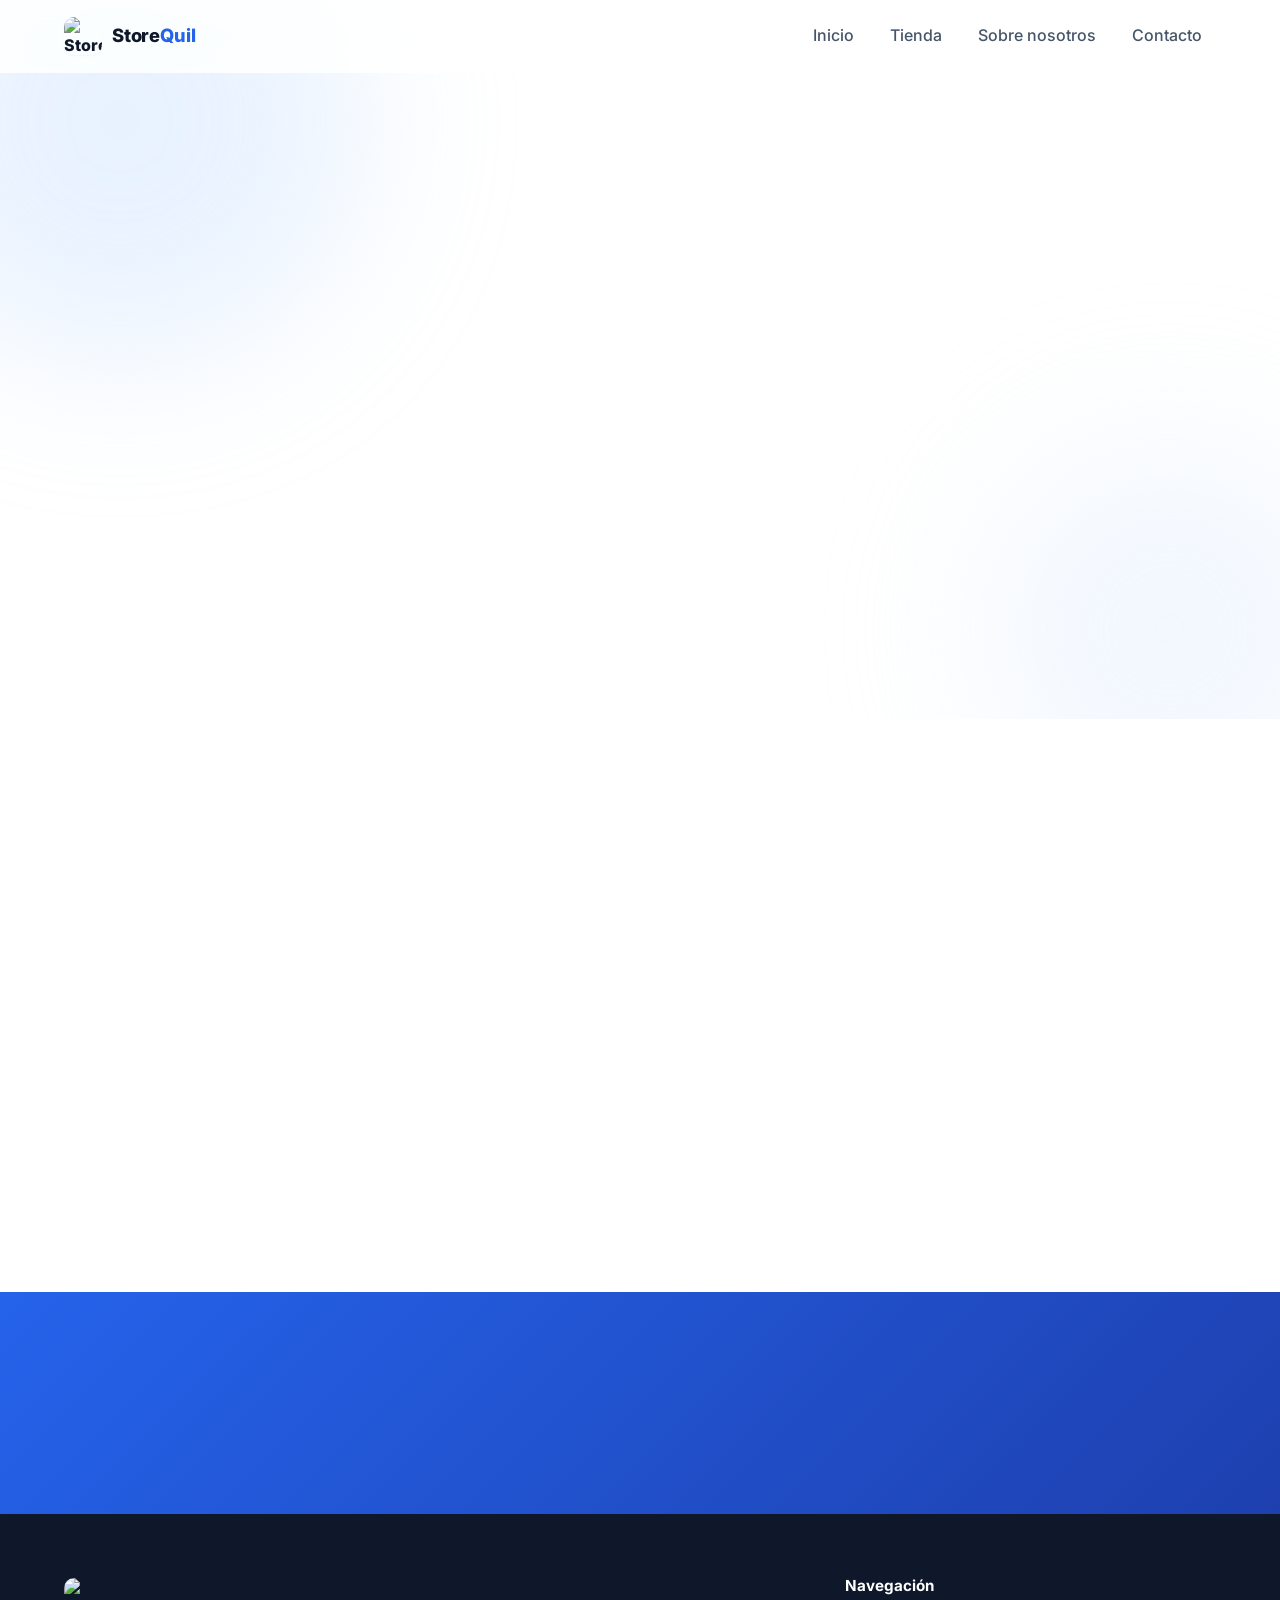
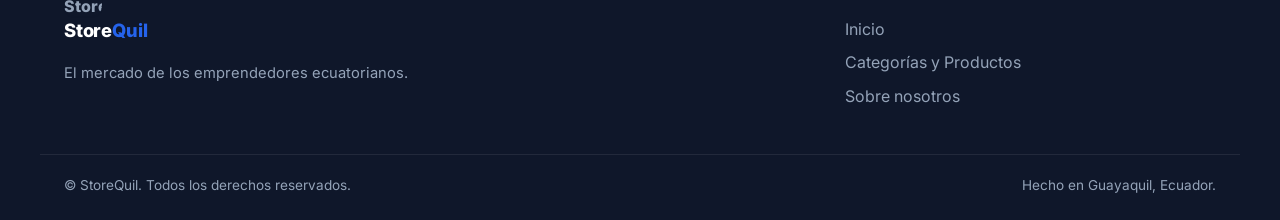
==== index.html @ de63db8c "Update index.html" ====
<!DOCTYPE html>
<html lang="es">
<head>
  <meta charset="UTF-8" />
  <meta name="viewport" content="width=device-width, initial-scale=1.0" />
  <title>StoreQuil — El mercado de los emprendedores ecuatorianos</title>
  <meta name="description" content="StoreQuil es el mercado digital de los emprendedores ecuatorianos. Descubre productos únicos de cientos de negocios locales y contáctalos directamente por WhatsApp." />
  
  <link rel="icon" type="image/svg+xml" href="data:image/svg+xml,%3Csvg xmlns='http://www.w3.org/2000/svg' viewBox='0 0 100 100'%3E%3Crect width='100' height='100' rx='22' fill='%232563EB'/%3E%3Ctext x='50' y='68' font-family='system-ui,sans-serif' font-size='58' font-weight='800' text-anchor='middle' fill='white'%3ES%3C/text%3E%3C/svg%3E" />

  <link rel="preconnect" href="https://fonts.googleapis.com" />
  <link rel="preconnect" href="https://fonts.gstatic.com" crossorigin />
  <link href="https://fonts.googleapis.com/css2?family=Inter:wght@400;500;600;700;800;900&display=swap" rel="stylesheet" />

  <link rel="stylesheet" href="https://cdnjs.cloudflare.com/ajax/libs/font-awesome/6.5.1/css/all.min.css" />

  <link rel="stylesheet" href="style.css" />
</head>
<body>

  <header class="navbar" id="navbar">
    <div class="container nav-inner">
      <a href="index.html" class="logo" aria-label="StoreQuil inicio">
        <img src="https://i.pinimg.com/736x/d5/f2/1c/d5f21cb479b6d9823b26dd65dfed628e.jpg" alt="StoreQuil Logo" class="logo-img">
        <span class="logo-text">Store<span>Quil</span></span>
      </a>

      <nav class="nav-links" id="navLinks" aria-label="Navegación principal">
        <a href="index.html" class="nav-link">Inicio</a>
        <a href="tienda.html" class="nav-link">Tienda</a>
        <a href="#sobre" class="nav-link">Sobre nosotros</a>
        <a href="#contacto" class="nav-link">Contacto</a>
      </nav>

      <button class="nav-toggle" id="navToggle" aria-label="Abrir menú" aria-expanded="false">
        <span></span><span></span><span></span>
      </button>
    </div>
  </header>

  <section class="hero" id="inicio">
    <div class="hero-bg" aria-hidden="true">
      <div class="blob blob-1"></div>
      <div class="blob blob-2"></div>
    </div>

    <div class="container hero-inner">
      <div class="hero-content reveal">
        <span class="pill"><i class="fa-solid fa-bolt"></i> Hecho en Ecuador</span>
        <h1 class="hero-title">Store<span class="grad">Quil</span></h1>
        <p class="hero-subtitle">El mercado de los emprendedores ecuatorianos.</p>
        <p class="hero-text">Descubre productos increíbles de cientos de emprendedores ecuatorianos.</p>

        <form class="search-hero" action="tienda.html" method="GET" role="search">
          <i class="fa-solid fa-magnifying-glass"></i>
          <input type="search" name="q" placeholder="¿Qué estás buscando hoy?" aria-label="Buscar productos" />
          <button type="submit" class="btn btn-primary">Buscar</button>
        </form>

        <div class="hero-stats">
          <div><strong>1</strong><span>Productos</span></div>
          <div><strong>1</strong><span>Negocios</span></div>
          <div><strong>100%</strong><span>Ecuatoriano</span></div>
        </div>
      </div>

      <div class="hero-art reveal" aria-hidden="true">
        <svg viewBox="0 0 480 480" xmlns="http://www.w3.org/2000/svg">
          <defs>
            <linearGradient id="g1" x1="0" x2="1" y1="0" y2="1">
              <stop offset="0" stop-color="#2563EB"/>
              <stop offset="1" stop-color="#60A5FA"/>
            </linearGradient>
          </defs>
          <circle cx="240" cy="240" r="200" fill="url(#g1)" opacity=".08"/>
          <rect x="110" y="130" width="260" height="220" rx="24" fill="white" stroke="#E5E7EB" stroke-width="2"/>
          <rect x="135" y="160" width="210" height="110" rx="14" fill="#EFF6FF"/>
          <circle cx="180" cy="215" r="22" fill="#2563EB"/>
          <rect x="215" y="200" width="110" height="10" rx="5" fill="#CBD5E1"/>
          <rect x="215" y="220" width="80" height="8" rx="4" fill="#E2E8F0"/>
          <rect x="135" y="290" width="120" height="14" rx="7" fill="#0F172A"/>
          <rect x="135" y="312" width="80" height="10" rx="5" fill="#94A3B8"/>
          <rect x="285" y="290" width="60" height="32" rx="16" fill="#22C55E"/>
          <circle cx="370" cy="120" r="34" fill="#FECACA"/>
          <text x="370" y="128" text-anchor="middle" font-size="22" font-weight="800" fill="#DC2626">%</text>
          <circle cx="90" cy="340" r="22" fill="#22C55E"/>
          <path d="M82 340l6 6 12-12" stroke="white" stroke-width="3" fill="none" stroke-linecap="round"/>
        </svg>
      </div>
    </div>
  </section>

  <section class="section" id="sobre">
    <div class="container about-grid">
      <div class="reveal">
        <span class="pill"><i class="fa-solid fa-heart"></i> Nuestra misión</span>
        <h2>Impulsamos el talento ecuatoriano</h2>
        <p class="lead">StoreQuil nace en Guayaquil con un propósito claro: darle visibilidad a los emprendedores del país y conectarlos directamente con sus clientes, sin intermediarios.</p>
        <ul class="check-list">
          <li><i class="fa-solid fa-circle-check"></i> Publicar productos es rápido y sencillo.</li>
          <li><i class="fa-solid fa-circle-check"></i> Contacto directo por WhatsApp.</li>
          <li><i class="fa-solid fa-circle-check"></i> Plataforma 100% ecuatoriana.</li>
        </ul>
      </div>
      <div class="about-cards reveal">
        <div class="mini-card"><i class="fa-solid fa-store"></i><h4>Negocios locales</h4><p>Apoya a quienes emprenden cerca de ti.</p></div>
        <div class="mini-card"><i class="fa-solid fa-shield-halved"></i><h4>Compras seguras</h4><p>Conoces al vendedor antes de comprar.</p></div>
        <div class="mini-card"><i class="fa-solid fa-rocket"></i><h4>Rápido y fácil</h4><p>Encuentra lo que buscas en segundos.</p></div>
        <div class="mini-card"><i class="fa-solid fa-mobile-screen"></i><h4>Desde tu celular</h4><p>Optimizado para cualquier dispositivo.</p></div>
      </div>
    </div>
  </section>

  <section class="cta-banner" id="contacto">
    <div class="container cta-inner reveal">
      <div>
        <h2>¿Tienes un emprendimiento?</h2>
        <p>Contáctate con nosotros y llega a miles de ecuatorianos.</p>
      </div>
      <a href="https://wa.me/593963023351" target="_blank" class="btn btn-primary btn-lg">
        <i class="fa-brands fa-whatsapp"></i> Contáctate
      </a>
    </div>
  </section>

  <footer class="footer">
    <div class="container footer-inner">
      <div>
        <a href="index.html" class="logo">
          <img src="https://i.pinimg.com/736x/d5/f2/1c/d5f21cb479b6d9823b26dd65dfed628e.jpg" alt="StoreQuil Logo" class="logo-img">
          <span class="logo-text">Store<span>Quil</span></span>
        </a>
        <p class="muted">El mercado de los emprendedores ecuatorianos.</p>
      </div>

      <div>
        <h5>Navegación</h5>
        <a href="index.html">Inicio</a>
        <a href="tienda.html">Categorías y Productos</a>
        <a href="#sobre">Sobre nosotros</a>
      </div>
    </div>
    <div class="container footer-bottom">
      <span>© <span id="year"></span> StoreQuil. Todos los derechos reservados.</span>
      <span>Hecho en Guayaquil, Ecuador.</span>
    </div>
  </footer>

  <script src="script.js"></script>
</body>
</html>
---- style.css ----
/* =========================================================
   StoreQuil — Hoja de estilos principal
   ========================================================= */

/* ---------- Tokens ---------- */
:root {
  --primary: #2563EB;
  --primary-600: #1D4ED8;
  --primary-50: #EFF6FF;
  --whatsapp: #25D366;
  --whatsapp-600: #1FAE56;
  --offer: #EF4444;
  --bg: #FFFFFF;
  --bg-soft: #F8FAFC;
  --bg-muted: #F1F5F9;
  --text: #0F172A;
  --text-soft: #475569;
  --text-muted: #94A3B8;
  --border: #E5E7EB;
  --shadow-sm: 0 1px 2px rgba(15, 23, 42, .04);
  --shadow: 0 6px 24px -8px rgba(15, 23, 42, .12);
  --shadow-lg: 0 18px 40px -12px rgba(15, 23, 42, .18);
  --radius: 14px;
  --radius-lg: 22px;
  --radius-pill: 999px;
  --transition: .25s cubic-bezier(.4, 0, .2, 1);
  --container: 1200px;
}

/* ---------- Reset ---------- */
*, *::before, *::after { box-sizing: border-box; }
* { margin: 0; padding: 0; }
html { scroll-behavior: smooth; -webkit-text-size-adjust: 100%; }
body {
  font-family: 'Inter', system-ui, -apple-system, Segoe UI, Roboto, sans-serif;
  color: var(--text);
  background: var(--bg);
  line-height: 1.6;
  -webkit-font-smoothing: antialiased;
  overflow-x: hidden;
}
img { max-width: 100%; display: block; }
a { color: inherit; text-decoration: none; }
button { font: inherit; cursor: pointer; border: 0; background: none; color: inherit; }
input, select, textarea { font: inherit; color: inherit; }

/* ---------- Layout ---------- */
.container { max-width: var(--container); margin: 0 auto; padding: 0 24px; }
.section { padding: 96px 0; }
.section-muted { background: var(--bg-soft); }
.hidden { display: none !important; }

.section-head { text-align: center; max-width: 640px; margin: 0 auto 56px; }
.section-head h2 { font-size: clamp(1.75rem, 3vw, 2.4rem); font-weight: 800; letter-spacing: -.02em; }
.section-head p { color: var(--text-soft); margin-top: 10px; font-size: 1.05rem; }

/* ---------- Buttons ---------- */
.btn {
  display: inline-flex; align-items: center; gap: 8px;
  padding: 12px 22px; border-radius: var(--radius-pill);
  font-weight: 600; font-size: .95rem;
  transition: transform var(--transition), box-shadow var(--transition), background var(--transition);
  position: relative; overflow: hidden; white-space: nowrap;
}
.btn-primary { background: var(--primary); color: #fff; box-shadow: 0 8px 20px -8px rgba(37, 99, 235, .55); }
.btn-primary:hover { background: var(--primary-600); transform: translateY(-2px); }
.btn-whatsapp { background: var(--whatsapp); color: #fff; width: 100%; justify-content: center; padding: 12px; }
.btn-whatsapp:hover { background: var(--whatsapp-600); transform: translateY(-1px); }
.btn-ghost { background: transparent; color: var(--text); }
.btn-lg { padding: 16px 28px; font-size: 1rem; }

.btn::after {
  content: ''; position: absolute; inset: 0; background: radial-gradient(circle, rgba(255,255,255,.35) 1%, transparent 60%);
  opacity: 0; transform: scale(0); transition: transform .6s ease, opacity .6s ease; pointer-events: none;
}
.btn:active::after { transform: scale(2); opacity: 1; transition: 0s; }

/* ---------- Pills ---------- */
.pill {
  display: inline-flex; align-items: center; gap: 6px;
  background: var(--primary-50); color: var(--primary);
  padding: 6px 14px; border-radius: var(--radius-pill);
  font-size: .8rem; font-weight: 600;
}

/* ---------- Navbar & Logo ---------- */
.navbar {
  position: fixed; top: 0; left: 0; right: 0; z-index: 50;
  background: rgba(255, 255, 255, .85);
  backdrop-filter: saturate(180%) blur(14px);
  -webkit-backdrop-filter: saturate(180%) blur(14px);
  border-bottom: 1px solid transparent;
  transition: border-color var(--transition), box-shadow var(--transition);
}
.navbar.scrolled { border-bottom-color: var(--border); box-shadow: var(--shadow-sm); }
.nav-inner { display: flex; align-items: center; justify-content: space-between; height: 72px; }

.logo { display: inline-flex; align-items: center; gap: 10px; font-weight: 800; }
.logo-img {
  width: 38px; height: 38px; border-radius: 10px; 
  object-fit: cover; box-shadow: var(--shadow-sm);
}
.logo-text { font-size: 1.15rem; letter-spacing: -.01em; }
.logo-text span { color: var(--primary); }

.nav-links { display: flex; align-items: center; gap: 8px; }
.nav-link {
  padding: 8px 14px; border-radius: var(--radius-pill);
  font-weight: 500; color: var(--text-soft);
  transition: color var(--transition), background var(--transition);
}
.nav-link:hover { color: var(--text); background: var(--bg-muted); }

.nav-toggle { display: none; flex-direction: column; gap: 5px; padding: 8px; }
.nav-toggle span {
  width: 24px; height: 2px; background: var(--text); border-radius: 2px;
  transition: transform var(--transition), opacity var(--transition);
}
.nav-toggle.active span:nth-child(1) { transform: translateY(7px) rotate(45deg); }
.nav-toggle.active span:nth-child(2) { opacity: 0; }
.nav-toggle.active span:nth-child(3) { transform: translateY(-7px) rotate(-45deg); }

/* ---------- Hero ---------- */
.hero { position: relative; padding: 140px 0 80px; overflow: hidden; }
.hero-bg { position: absolute; inset: 0; pointer-events: none; }
.blob { position: absolute; border-radius: 50%; filter: blur(80px); opacity: .35; }
.blob-1 { width: 480px; height: 480px; background: #BFDBFE; top: -120px; left: -120px; }
.blob-2 { width: 380px; height: 380px; background: #DBEAFE; bottom: -100px; right: -80px; }

.hero-inner { position: relative; display: grid; grid-template-columns: 1.1fr .9fr; gap: 60px; align-items: center; }
.hero-title { font-size: clamp(3rem, 7vw, 5.5rem); line-height: 1; font-weight: 900; letter-spacing: -.04em; margin: 18px 0 10px; }
.grad { background: linear-gradient(135deg, var(--primary), #60A5FA); -webkit-background-clip: text; background-clip: text; color: transparent; }
.hero-subtitle { font-size: clamp(1.1rem, 1.8vw, 1.4rem); font-weight: 600; color: var(--text); }
.hero-text { color: var(--text-soft); margin: 10px 0 30px; font-size: 1.05rem; max-width: 520px; }

.search-hero { display: flex; align-items: center; gap: 8px; background: #fff; border: 1px solid var(--border); border-radius: var(--radius-pill); padding: 8px 8px 8px 22px; box-shadow: var(--shadow); max-width: 560px; transition: box-shadow var(--transition), transform var(--transition); }
.search-hero:focus-within { box-shadow: var(--shadow-lg); transform: translateY(-2px); }
.search-hero i { color: var(--text-muted); }
.search-hero input { flex: 1; padding: 14px 8px; background: transparent; border: 0; outline: 0; font-size: 1rem; min-width: 0; }

.hero-stats { display: flex; gap: 40px; margin-top: 36px; }
.hero-stats div { display: flex; flex-direction: column; }
.hero-stats strong { font-size: 1.6rem; font-weight: 800; }
.hero-stats span { color: var(--text-soft); font-size: .85rem; }
.hero-art svg { width: 100%; height: auto; animation: float 6s ease-in-out infinite; }
@keyframes float { 0%,100% { transform: translateY(0); } 50% { transform: translateY(-12px); } }

/* ---------- Categorías ---------- */
.categories-grid { display: grid; grid-template-columns: repeat(auto-fill, minmax(170px, 1fr)); gap: 16px; }
.category-card { background: #fff; border: 1px solid var(--border); border-radius: var(--radius-lg); padding: 24px 16px; text-align: center; cursor: pointer; transition: transform var(--transition), box-shadow var(--transition), border-color var(--transition); }
.category-card:hover { transform: translateY(-6px); box-shadow: var(--shadow); border-color: transparent; }
.category-card.active { border-color: var(--primary); background: var(--primary-50); }
.category-card .emoji { font-size: 2.2rem; display: block; margin-bottom: 10px; }
.category-card .name { font-weight: 600; font-size: .95rem; }

/* ---------- Filtros ---------- */
.filters { display: flex; flex-wrap: wrap; gap: 14px; align-items: center; background: #fff; border: 1px solid var(--border); border-radius: var(--radius-lg); padding: 16px; margin-bottom: 32px; box-shadow: var(--shadow-sm); }
.filter-group { display: flex; flex-direction: column; gap: 4px; }
.filter-group label { font-size: .75rem; color: var(--text-soft); font-weight: 600; text-transform: uppercase; letter-spacing: .04em; }
.filter-group select { border: 1px solid var(--border); border-radius: 10px; padding: 9px 14px; background: var(--bg-soft); cursor: pointer; transition: border-color var(--transition); }
.filter-group select:focus { outline: 0; border-color: var(--primary); }

.switch { display: inline-flex; align-items: center; gap: 10px; cursor: pointer; font-weight: 500; font-size: .9rem; }
.switch input { position: absolute; opacity: 0; pointer-events: none; }
.switch .slider { width: 40px; height: 22px; background: var(--bg-muted); border-radius: 999px; position: relative; transition: background var(--transition); }
.switch .slider::after { content: ''; position: absolute; top: 2px; left: 2px; width: 18px; height: 18px; background: #fff; border-radius: 50%; box-shadow: var(--shadow-sm); transition: transform var(--transition); }
.switch input:checked ~ .slider { background: var(--primary); }
.switch input:checked ~ .slider::after { transform: translateX(18px); }

.results-count { margin-left: auto; color: var(--text-soft); font-size: .9rem; font-weight: 500; }

/* ---------- Product Cards ---------- */
.products-grid { display: grid; grid-template-columns: repeat(auto-fill, minmax(260px, 1fr)); gap: 24px; }
.product-card { background: #fff; border: 1px solid var(--border); border-radius: var(--radius-lg); overflow: hidden; display: flex; flex-direction: column; transition: transform var(--transition), box-shadow var(--transition); animation: cardIn .5s ease both; }
.product-card:hover { transform: translateY(-6px); box-shadow: var(--shadow-lg); }
@keyframes cardIn { from { opacity: 0; transform: translateY(20px); } to { opacity: 1; transform: translateY(0); } }

.product-image { position: relative; aspect-ratio: 4 / 3; background: var(--bg-muted); overflow: hidden; }
.product-image img { width: 100%; height: 100%; object-fit: cover; transition: transform .6s ease; }
.product-card:hover .product-image img { transform: scale(1.06); }
.offer-badge { position: absolute; top: 12px; left: 12px; background: var(--offer); color: #fff; padding: 6px 12px; border-radius: var(--radius-pill); font-size: .75rem; font-weight: 700; box-shadow: 0 6px 16px -6px rgba(239, 68, 68, .6); }
.category-badge { position: absolute; top: 12px; right: 12px; background: rgba(255, 255, 255, .92); color: var(--text); padding: 5px 11px; border-radius: var(--radius-pill); font-size: .72rem; font-weight: 600; backdrop-filter: blur(6px); }
.product-body { padding: 18px; display: flex; flex-direction: column; gap: 8px; flex: 1; }
.product-business { font-size: .78rem; color: var(--primary); font-weight: 600; text-transform: uppercase; letter-spacing: .04em; }
.product-name { font-size: 1.05rem; font-weight: 700; line-height: 1.3; }
.product-desc { color: var(--text-soft); font-size: .88rem; flex: 1; display: -webkit-box; -webkit-line-clamp: 2; -webkit-box-orient: vertical; overflow: hidden; }
.product-price { font-size: 1.35rem; font-weight: 800; color: var(--text); margin-top: 6px; }
.product-price small { color: var(--text-muted); font-weight: 600; font-size: .8rem; }
.product-foot { padding: 0 18px 18px; }

.skeleton-card { background: #fff; border: 1px solid var(--border); border-radius: var(--radius-lg); height: 380px; overflow: hidden; position: relative; }
.skeleton-card::after { content: ''; position: absolute; inset: 0; background: linear-gradient(90deg, transparent, rgba(15,23,42,.05), transparent); animation: shimmer 1.4s infinite; }
@keyframes shimmer { 0% { transform: translateX(-100%); } 100% { transform: translateX(100%); } }

.empty-state { text-align: center; padding: 60px 20px; color: var(--text-soft); }
.empty-state i { font-size: 3rem; color: var(--text-muted); margin-bottom: 16px; }
.empty-state h3 { font-weight: 700; color: var(--text); margin-bottom: 6px; }

/* ---------- Sobre nosotros ---------- */
.about-grid { display: grid; grid-template-columns: 1fr 1fr; gap: 60px; align-items: center; }
.about-grid h2 { font-size: clamp(1.75rem, 3vw, 2.4rem); font-weight: 800; letter-spacing: -.02em; margin: 14px 0 14px; }
.lead { color: var(--text-soft); font-size: 1.05rem; margin-bottom: 20px; }
.check-list { list-style: none; display: grid; gap: 10px; }
.check-list i { color: var(--primary); margin-right: 8px; }

.about-cards { display: grid; grid-template-columns: 1fr 1fr; gap: 16px; }
.mini-card { background: #fff; border: 1px solid var(--border); border-radius: var(--radius-lg); padding: 22px; transition: transform var(--transition), box-shadow var(--transition); }
.mini-card:hover { transform: translateY(-4px); box-shadow: var(--shadow); }
.mini-card i { color: var(--primary); font-size: 1.4rem; margin-bottom: 10px; display: block; }
.mini-card h4 { font-weight: 700; margin-bottom: 4px; }
.mini-card p { font-size: .9rem; color: var(--text-soft); }

/* ---------- CTA ---------- */
.cta-banner { background: linear-gradient(135deg, var(--primary), #1E40AF); color: #fff; padding: 72px 0; }
.cta-inner { display: flex; align-items: center; justify-content: space-between; gap: 24px; flex-wrap: wrap; }
.cta-inner h2 { font-size: clamp(1.5rem, 2.4vw, 2rem); font-weight: 800; }
.cta-inner p { opacity: .9; margin-top: 4px; }
.cta-banner .btn-primary { background: #fff; color: var(--primary); box-shadow: none; }
.cta-banner .btn-primary:hover { background: #F1F5F9; }

/* ---------- Footer ---------- */
.footer { background: #0F172A; color: #CBD5E1; padding: 60px 0 24px; }
.footer .logo-text { color: #fff; }
.footer-inner { display: grid; grid-template-columns: 2fr 1fr; gap: 40px; padding-bottom: 40px; }
.footer .muted { color: #94A3B8; margin-top: 12px; font-size: .92rem; max-width: 360px; }
.footer h5 { color: #fff; margin-bottom: 14px; font-size: .95rem; font-weight: 700; }
.footer a { display: block; padding: 4px 0; color: #94A3B8; transition: color var(--transition); }
.footer a:hover { color: #fff; }
.footer-bottom { display: flex; justify-content: space-between; gap: 16px; flex-wrap: wrap; border-top: 1px solid rgba(255,255,255,.08); padding-top: 20px; font-size: .85rem; color: #94A3B8; }

/* ---------- Reveal animation ---------- */
.reveal { opacity: 0; transform: translateY(24px); transition: opacity .7s ease, transform .7s ease; }
.reveal.visible { opacity: 1; transform: translateY(0); }

/* ---------- Responsive ---------- */
@media (max-width: 960px) {
  .hero-inner { grid-template-columns: 1fr; }
  .hero-art { display: none; }
  .about-grid { grid-template-columns: 1fr; gap: 40px; }
  .footer-inner { grid-template-columns: 1fr; }
}

@media (max-width: 720px) {
  .nav-toggle { display: flex; }
  .nav-links {
    position: fixed; top: 72px; left: 0; right: 0;
    background: #fff; flex-direction: column; align-items: stretch;
    padding: 16px; border-bottom: 1px solid var(--border);
    transform: translateY(-110%); transition: transform .35s ease;
    box-shadow: var(--shadow);
  }
  .nav-links.open { transform: translateY(0); }
  .nav-link { padding: 14px 16px; border-radius: 10px; }
  
  .hero { padding-top: 110px; }
  .hero-stats { gap: 24px; }
  .search-hero { padding: 6px 6px 6px 18px; }
  .search-hero input { padding: 12px 4px; font-size: .95rem; }
  .search-hero .btn { padding: 10px 16px; font-size: .85rem; }
  
  .section { padding: 64px 0; }
  .footer-inner { grid-template-columns: 1fr; gap: 28px; }
  .about-cards { grid-template-columns: 1fr; }
}
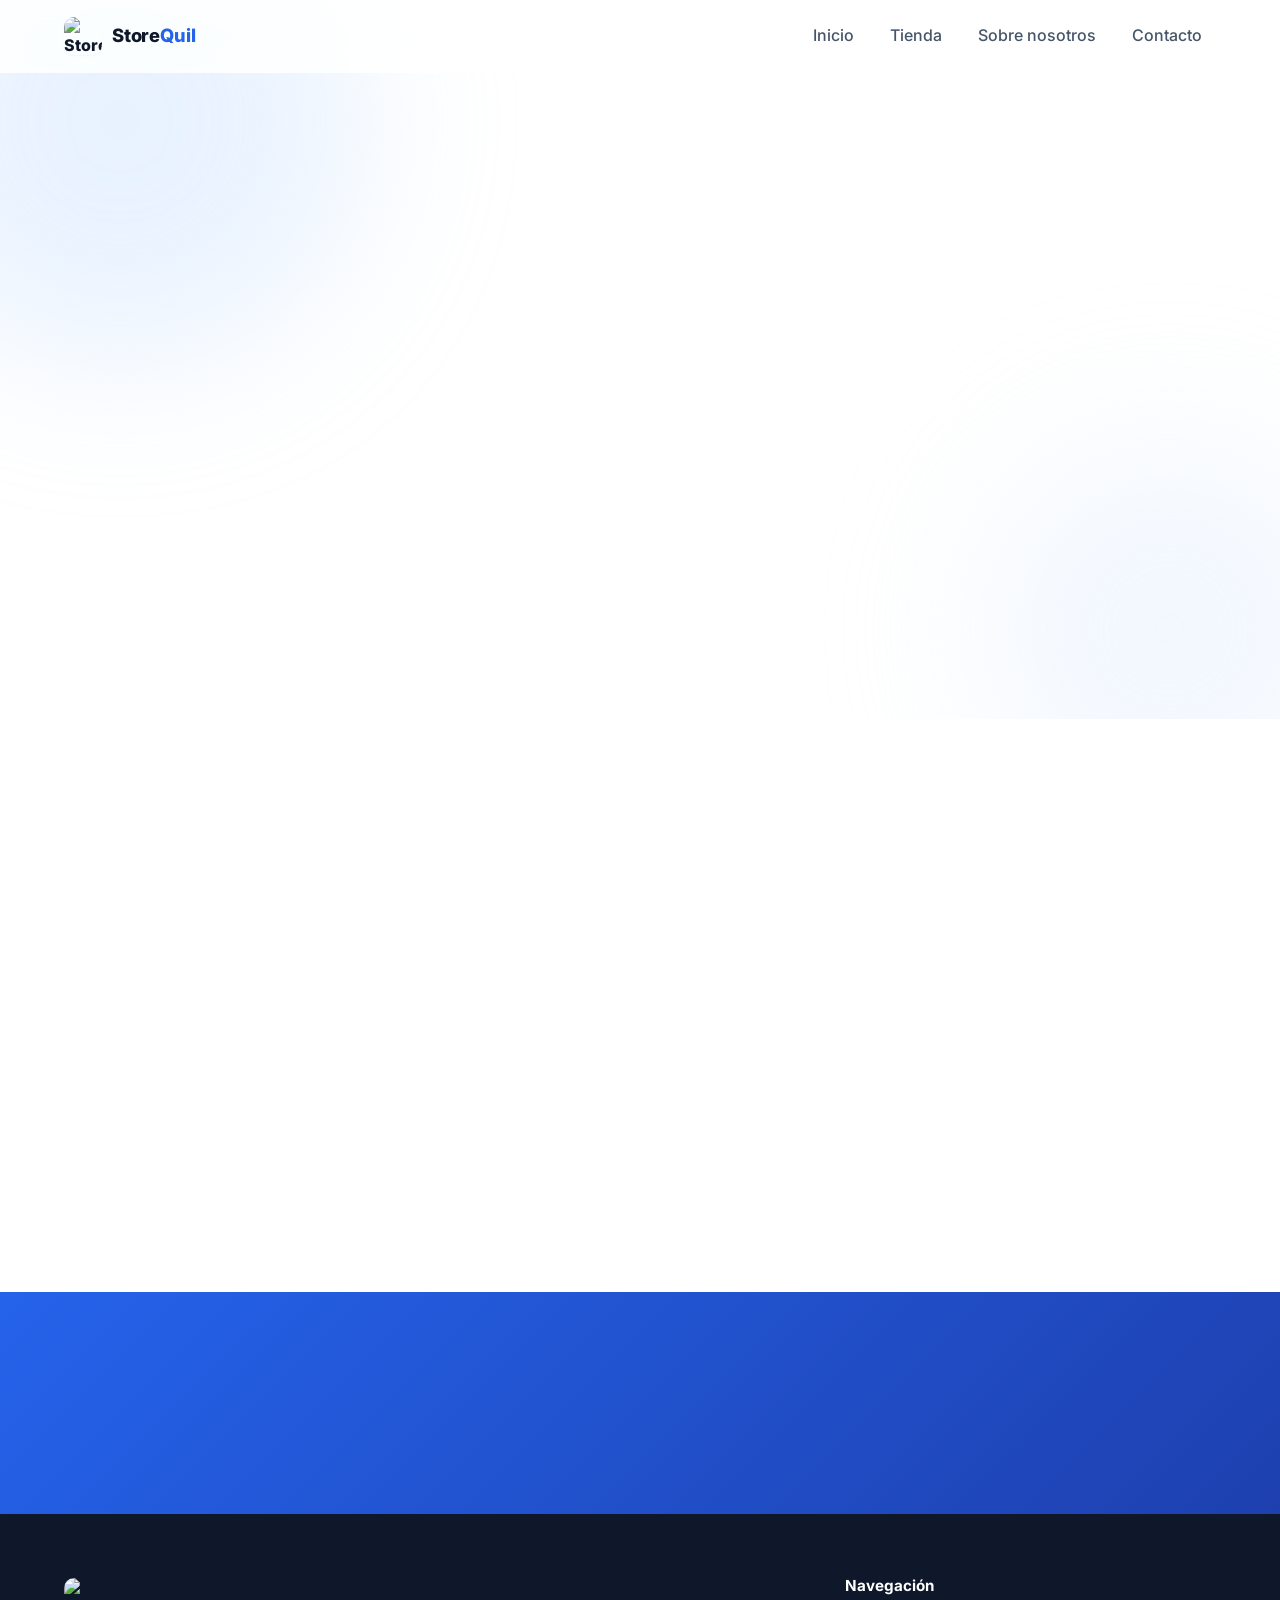
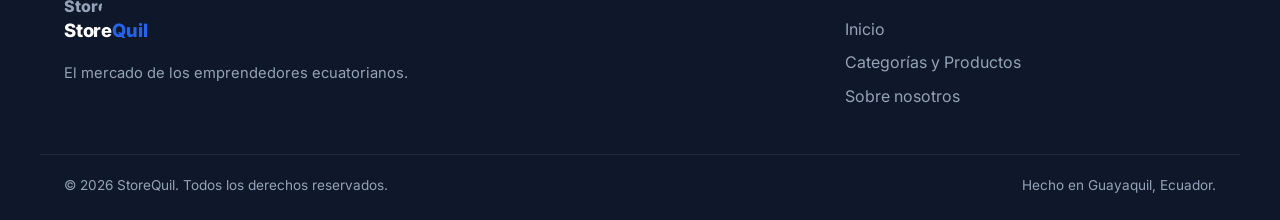
==== commit a9510d6d: "Update index.html" ====
--- a/index.html
+++ b/index.html
@@ -58,8 +58,8 @@
         </form>
 
         <div class="hero-stats">
-          <div><strong>1</strong><span>Productos</span></div>
-          <div><strong>1</strong><span>Negocios</span></div>
+          <div><strong>+100</strong><span>Productos</span></div>
+          <div><strong>+50</strong><span>Negocios</span></div>
           <div><strong>100%</strong><span>Ecuatoriano</span></div>
         </div>
       </div>
@@ -146,6 +146,10 @@
     </div>
   </footer>
 
+  <script>
+    // Año automático
+    document.getElementById('year').textContent = new Date().getFullYear();
+  </script>
   <script src="script.js"></script>
 </body>
 </html>
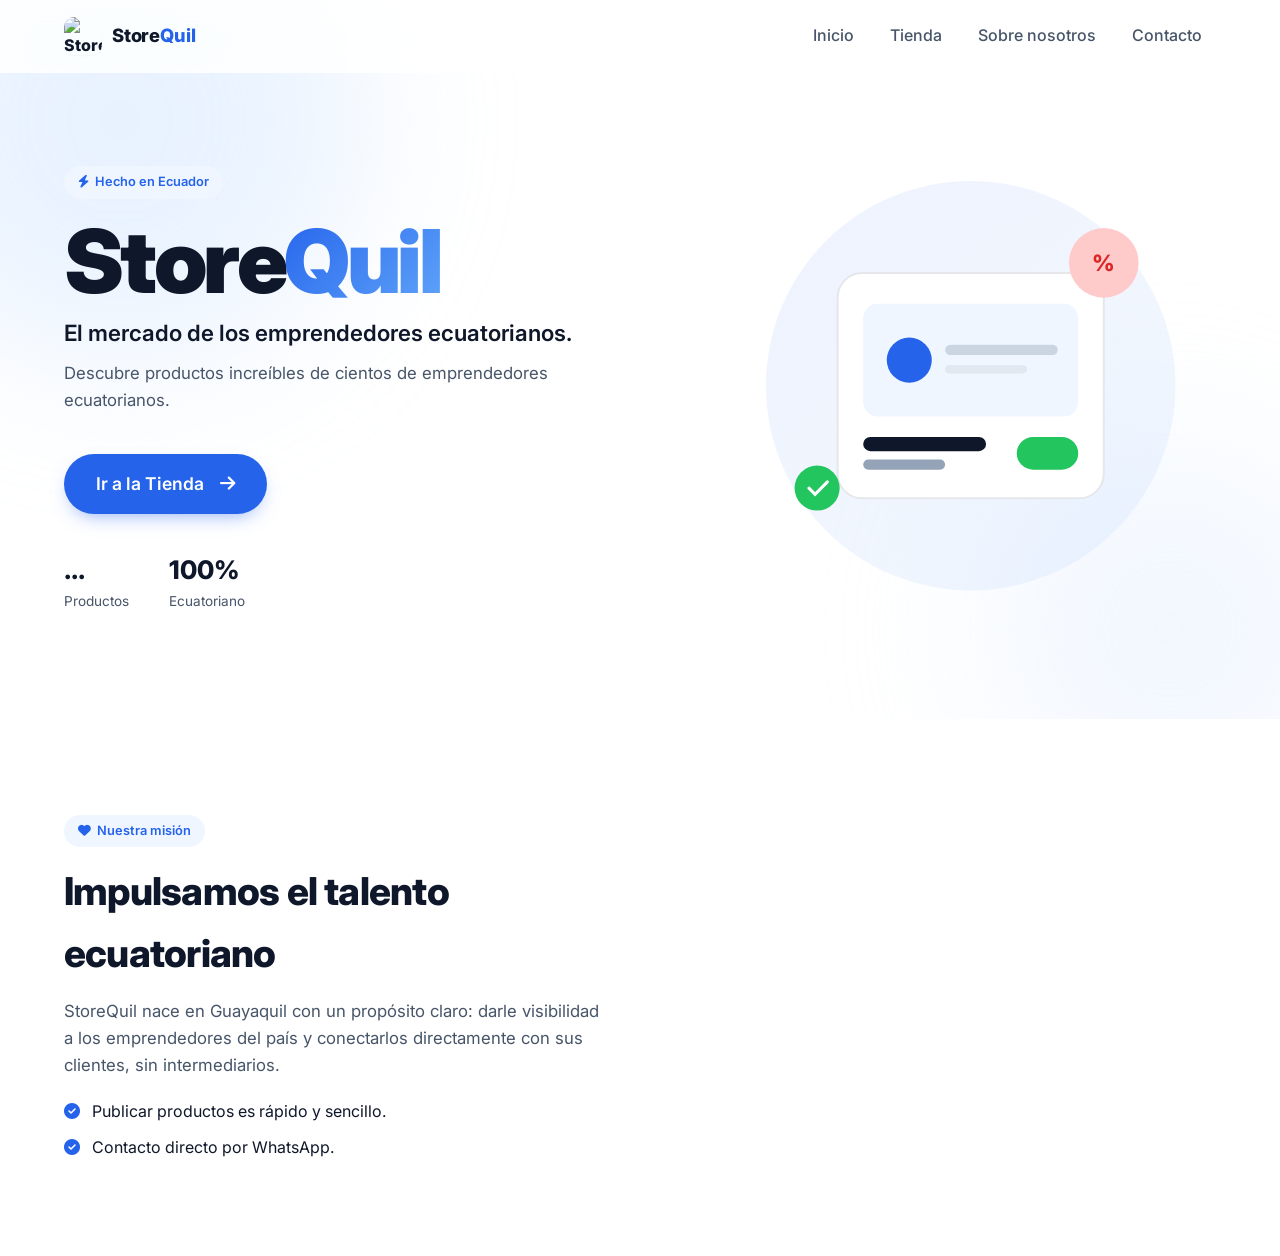
==== commit 3cfa0c4c: "Update index.html" ====
--- a/index.html
+++ b/index.html
@@ -7,13 +7,10 @@
   <meta name="description" content="StoreQuil es el mercado digital de los emprendedores ecuatorianos. Descubre productos únicos de cientos de negocios locales y contáctalos directamente por WhatsApp." />
   
   <link rel="icon" type="image/svg+xml" href="data:image/svg+xml,%3Csvg xmlns='http://www.w3.org/2000/svg' viewBox='0 0 100 100'%3E%3Crect width='100' height='100' rx='22' fill='%232563EB'/%3E%3Ctext x='50' y='68' font-family='system-ui,sans-serif' font-size='58' font-weight='800' text-anchor='middle' fill='white'%3ES%3C/text%3E%3C/svg%3E" />
-
   <link rel="preconnect" href="https://fonts.googleapis.com" />
   <link rel="preconnect" href="https://fonts.gstatic.com" crossorigin />
   <link href="https://fonts.googleapis.com/css2?family=Inter:wght@400;500;600;700;800;900&display=swap" rel="stylesheet" />
-
   <link rel="stylesheet" href="https://cdnjs.cloudflare.com/ajax/libs/font-awesome/6.5.1/css/all.min.css" />
-
   <link rel="stylesheet" href="style.css" />
 </head>
 <body>
@@ -51,15 +48,12 @@
         <p class="hero-subtitle">El mercado de los emprendedores ecuatorianos.</p>
         <p class="hero-text">Descubre productos increíbles de cientos de emprendedores ecuatorianos.</p>
 
-        <form class="search-hero" action="tienda.html" method="GET" role="search">
-          <i class="fa-solid fa-magnifying-glass"></i>
-          <input type="search" name="q" placeholder="¿Qué estás buscando hoy?" aria-label="Buscar productos" />
-          <button type="submit" class="btn btn-primary">Buscar</button>
-        </form>
+        <a href="tienda.html" class="btn btn-primary btn-lg" style="margin-top: 10px; display: inline-flex; font-size: 1.1rem; padding: 16px 32px;">
+          Ir a la Tienda <i class="fa-solid fa-arrow-right" style="margin-left: 8px;"></i>
+        </a>
 
         <div class="hero-stats">
-          <div><strong>+100</strong><span>Productos</span></div>
-          <div><strong>+50</strong><span>Negocios</span></div>
+          <div><strong id="homeProductCount">...</strong><span>Productos</span></div>
           <div><strong>100%</strong><span>Ecuatoriano</span></div>
         </div>
       </div>
@@ -99,57 +93,11 @@
         <ul class="check-list">
           <li><i class="fa-solid fa-circle-check"></i> Publicar productos es rápido y sencillo.</li>
           <li><i class="fa-solid fa-circle-check"></i> Contacto directo por WhatsApp.</li>
-          <li><i class="fa-solid fa-circle-check"></i> Plataforma 100% ecuatoriana.</li>
         </ul>
-      </div>
-      <div class="about-cards reveal">
-        <div class="mini-card"><i class="fa-solid fa-store"></i><h4>Negocios locales</h4><p>Apoya a quienes emprenden cerca de ti.</p></div>
-        <div class="mini-card"><i class="fa-solid fa-shield-halved"></i><h4>Compras seguras</h4><p>Conoces al vendedor antes de comprar.</p></div>
-        <div class="mini-card"><i class="fa-solid fa-rocket"></i><h4>Rápido y fácil</h4><p>Encuentra lo que buscas en segundos.</p></div>
-        <div class="mini-card"><i class="fa-solid fa-mobile-screen"></i><h4>Desde tu celular</h4><p>Optimizado para cualquier dispositivo.</p></div>
       </div>
     </div>
   </section>
-
-  <section class="cta-banner" id="contacto">
-    <div class="container cta-inner reveal">
-      <div>
-        <h2>¿Tienes un emprendimiento?</h2>
-        <p>Contáctate con nosotros y llega a miles de ecuatorianos.</p>
-      </div>
-      <a href="https://wa.me/593963023351" target="_blank" class="btn btn-primary btn-lg">
-        <i class="fa-brands fa-whatsapp"></i> Contáctate
-      </a>
-    </div>
-  </section>
-
-  <footer class="footer">
-    <div class="container footer-inner">
-      <div>
-        <a href="index.html" class="logo">
-          <img src="https://i.pinimg.com/736x/d5/f2/1c/d5f21cb479b6d9823b26dd65dfed628e.jpg" alt="StoreQuil Logo" class="logo-img">
-          <span class="logo-text">Store<span>Quil</span></span>
-        </a>
-        <p class="muted">El mercado de los emprendedores ecuatorianos.</p>
-      </div>
-
-      <div>
-        <h5>Navegación</h5>
-        <a href="index.html">Inicio</a>
-        <a href="tienda.html">Categorías y Productos</a>
-        <a href="#sobre">Sobre nosotros</a>
-      </div>
-    </div>
-    <div class="container footer-bottom">
-      <span>© <span id="year"></span> StoreQuil. Todos los derechos reservados.</span>
-      <span>Hecho en Guayaquil, Ecuador.</span>
-    </div>
-  </footer>
-
-  <script>
-    // Año automático
-    document.getElementById('year').textContent = new Date().getFullYear();
-  </script>
+  
   <script src="script.js"></script>
 </body>
 </html>
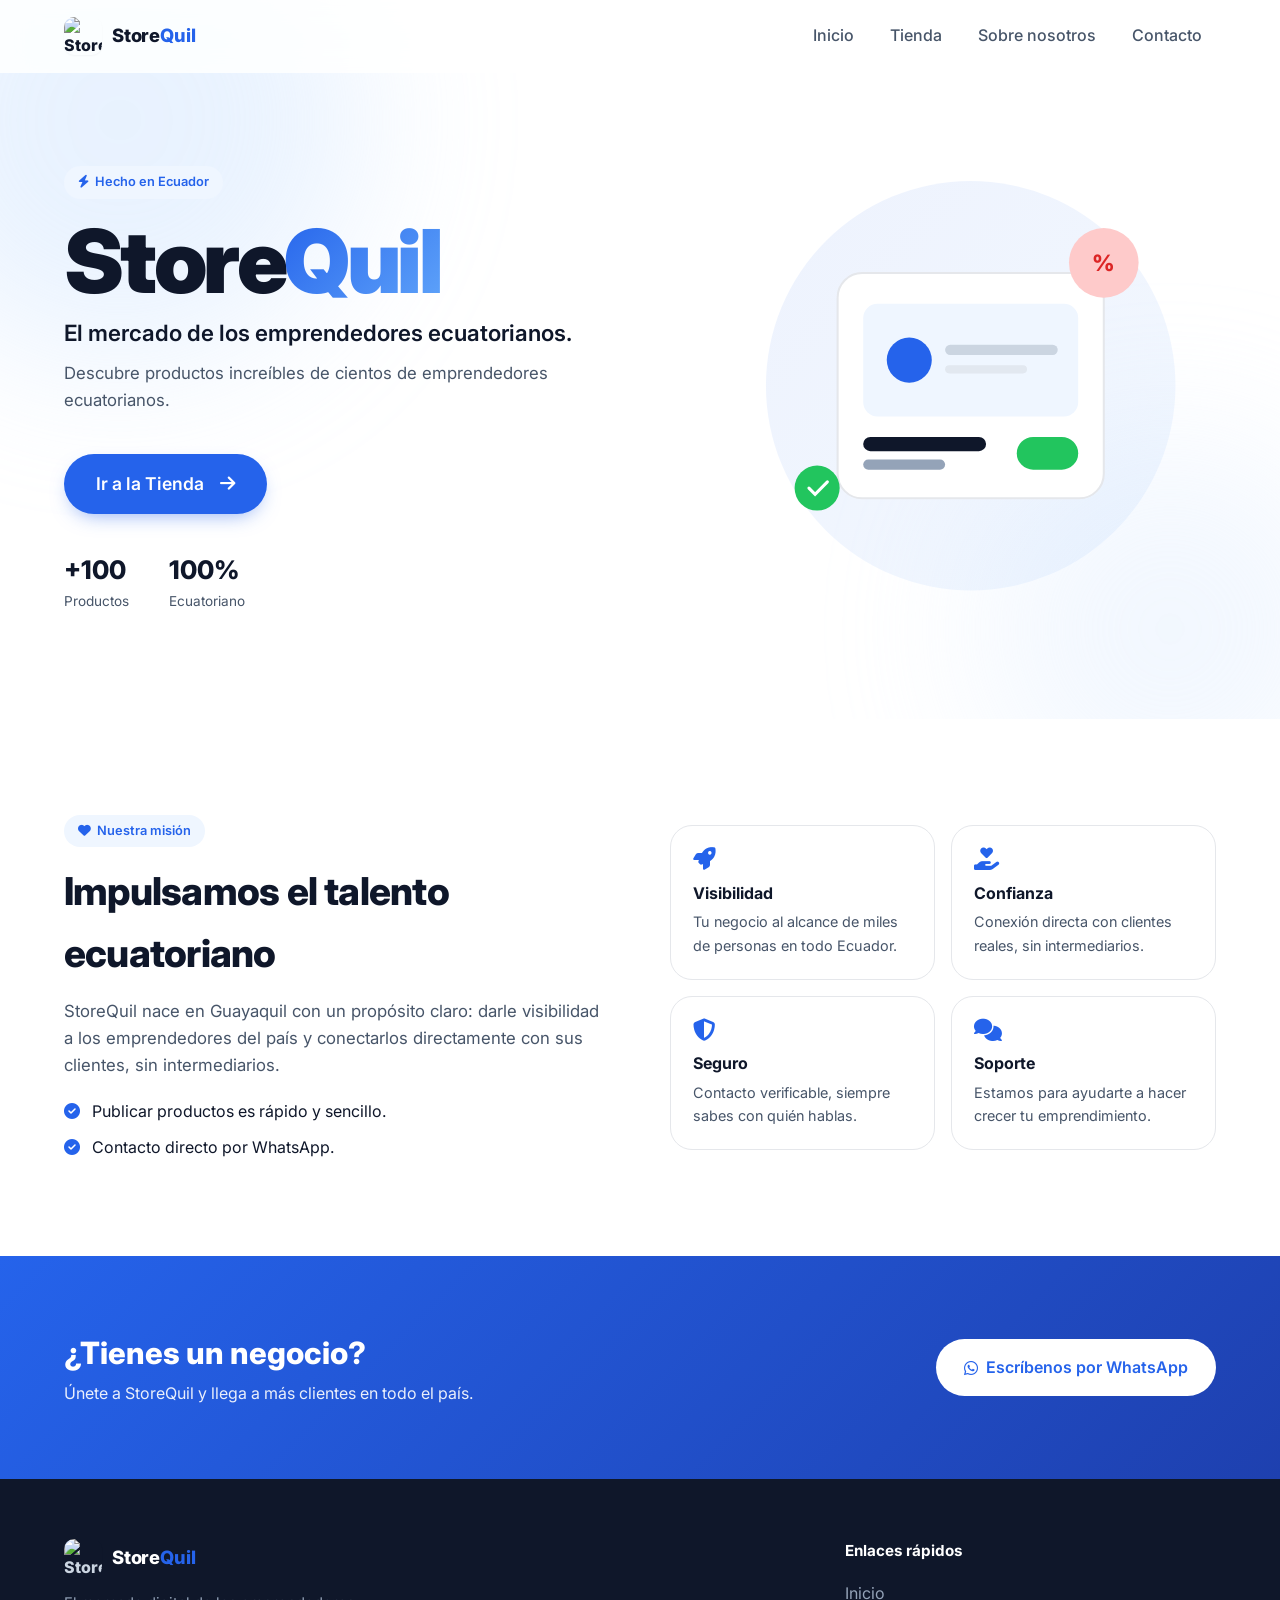
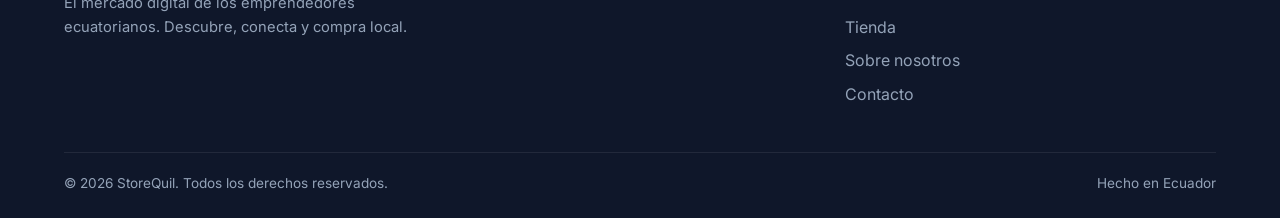
==== commit 4e3d653d: "Add navbar, hero section, and footer to index.html" ====
--- a/index.html
+++ b/index.html
@@ -15,6 +15,7 @@
 </head>
 <body>
 
+  <!-- ========== NAVBAR ========== -->
   <header class="navbar" id="navbar">
     <div class="container nav-inner">
       <a href="index.html" class="logo" aria-label="StoreQuil inicio">
@@ -35,6 +36,7 @@
     </div>
   </header>
 
+  <!-- ========== HERO ========== -->
   <section class="hero" id="inicio">
     <div class="hero-bg" aria-hidden="true">
       <div class="blob blob-1"></div>
@@ -84,8 +86,10 @@
     </div>
   </section>
 
+  <!-- ========== SOBRE NOSOTROS ========== -->
   <section class="section" id="sobre">
     <div class="container about-grid">
+      <!-- Columna 1: Texto -->
       <div class="reveal">
         <span class="pill"><i class="fa-solid fa-heart"></i> Nuestra misión</span>
         <h2>Impulsamos el talento ecuatoriano</h2>
@@ -95,9 +99,72 @@
           <li><i class="fa-solid fa-circle-check"></i> Contacto directo por WhatsApp.</li>
         </ul>
       </div>
+
+      <!-- Columna 2: Tarjetas -->
+      <div class="about-cards reveal">
+        <div class="mini-card">
+          <i class="fa-solid fa-rocket"></i>
+          <h4>Visibilidad</h4>
+          <p>Tu negocio al alcance de miles de personas en todo Ecuador.</p>
+        </div>
+        <div class="mini-card">
+          <i class="fa-solid fa-hand-holding-heart"></i>
+          <h4>Confianza</h4>
+          <p>Conexión directa con clientes reales, sin intermediarios.</p>
+        </div>
+        <div class="mini-card">
+          <i class="fa-solid fa-shield-halved"></i>
+          <h4>Seguro</h4>
+          <p>Contacto verificable, siempre sabes con quién hablas.</p>
+        </div>
+        <div class="mini-card">
+          <i class="fa-solid fa-comments"></i>
+          <h4>Soporte</h4>
+          <p>Estamos para ayudarte a hacer crecer tu emprendimiento.</p>
+        </div>
+      </div>
     </div>
   </section>
-  
+
+  <!-- ========== CTA BANNER ========== -->
+  <section class="cta-banner" id="contacto">
+    <div class="container cta-inner reveal">
+      <div>
+        <h2>¿Tienes un negocio?</h2>
+        <p>Únete a StoreQuil y llega a más clientes en todo el país.</p>
+      </div>
+      <a href="https://wa.me/593983492427" target="_blank" rel="noopener" class="btn btn-primary btn-lg">
+        <i class="fa-brands fa-whatsapp"></i> Escríbenos por WhatsApp
+      </a>
+    </div>
+  </section>
+
+  <!-- ========== FOOTER ========== -->
+  <footer class="footer">
+    <div class="container">
+      <div class="footer-inner">
+        <div>
+          <div class="logo">
+            <img src="https://i.pinimg.com/736x/d5/f2/1c/d5f21cb479b6d9823b26dd65dfed628e.jpg" alt="StoreQuil Logo" class="logo-img">
+            <span class="logo-text">Store<span>Quil</span></span>
+          </div>
+          <p class="muted">El mercado digital de los emprendedores ecuatorianos. Descubre, conecta y compra local.</p>
+        </div>
+        <div>
+          <h5>Enlaces rápidos</h5>
+          <a href="index.html">Inicio</a>
+          <a href="tienda.html">Tienda</a>
+          <a href="#sobre">Sobre nosotros</a>
+          <a href="#contacto">Contacto</a>
+        </div>
+      </div>
+      <div class="footer-bottom">
+        <span>&copy; 2026 StoreQuil. Todos los derechos reservados.</span>
+        <span>Hecho  en Ecuador</span>
+      </div>
+    </div>
+  </footer>
+
   <script src="script.js"></script>
 </body>
 </html>
--- a/style.css
+++ b/style.css
@@ -28,9 +28,19 @@
 }
 
 /* ---------- Reset ---------- */
-*, *::before, *::after { box-sizing: border-box; }
-* { margin: 0; padding: 0; }
-html { scroll-behavior: smooth; -webkit-text-size-adjust: 100%; }
+*,
+*::before,
+*::after {
+  box-sizing: border-box;
+}
+* {
+  margin: 0;
+  padding: 0;
+}
+html {
+  scroll-behavior: smooth;
+  -webkit-text-size-adjust: 100%;
+}
 body {
   font-family: 'Inter', system-ui, -apple-system, Segoe UI, Roboto, sans-serif;
   color: var(--text);
@@ -39,226 +49,917 @@
   -webkit-font-smoothing: antialiased;
   overflow-x: hidden;
 }
-img { max-width: 100%; display: block; }
-a { color: inherit; text-decoration: none; }
-button { font: inherit; cursor: pointer; border: 0; background: none; color: inherit; }
-input, select, textarea { font: inherit; color: inherit; }
+img {
+  max-width: 100%;
+  display: block;
+}
+a {
+  color: inherit;
+  text-decoration: none;
+}
+button {
+  font: inherit;
+  cursor: pointer;
+  border: 0;
+  background: none;
+  color: inherit;
+}
+input,
+select,
+textarea {
+  font: inherit;
+  color: inherit;
+}
 
 /* ---------- Layout ---------- */
-.container { max-width: var(--container); margin: 0 auto; padding: 0 24px; }
-.section { padding: 96px 0; }
-.section-muted { background: var(--bg-soft); }
-.hidden { display: none !important; }
-
-.section-head { text-align: center; max-width: 640px; margin: 0 auto 56px; }
-.section-head h2 { font-size: clamp(1.75rem, 3vw, 2.4rem); font-weight: 800; letter-spacing: -.02em; }
-.section-head p { color: var(--text-soft); margin-top: 10px; font-size: 1.05rem; }
+.container {
+  max-width: var(--container);
+  margin: 0 auto;
+  padding: 0 24px;
+}
+.section {
+  padding: 96px 0;
+}
+.section-muted {
+  background: var(--bg-soft);
+}
+.hidden {
+  display: none !important;
+}
+
+.section-head {
+  text-align: center;
+  max-width: 640px;
+  margin: 0 auto 56px;
+}
+.section-head h2 {
+  font-size: clamp(1.75rem, 3vw, 2.4rem);
+  font-weight: 800;
+  letter-spacing: -0.02em;
+}
+.section-head p {
+  color: var(--text-soft);
+  margin-top: 10px;
+  font-size: 1.05rem;
+}
 
 /* ---------- Buttons ---------- */
 .btn {
-  display: inline-flex; align-items: center; gap: 8px;
-  padding: 12px 22px; border-radius: var(--radius-pill);
-  font-weight: 600; font-size: .95rem;
-  transition: transform var(--transition), box-shadow var(--transition), background var(--transition);
-  position: relative; overflow: hidden; white-space: nowrap;
-}
-.btn-primary { background: var(--primary); color: #fff; box-shadow: 0 8px 20px -8px rgba(37, 99, 235, .55); }
-.btn-primary:hover { background: var(--primary-600); transform: translateY(-2px); }
-.btn-whatsapp { background: var(--whatsapp); color: #fff; width: 100%; justify-content: center; padding: 12px; }
-.btn-whatsapp:hover { background: var(--whatsapp-600); transform: translateY(-1px); }
-.btn-ghost { background: transparent; color: var(--text); }
-.btn-lg { padding: 16px 28px; font-size: 1rem; }
+  display: inline-flex;
+  align-items: center;
+  gap: 8px;
+  padding: 12px 22px;
+  border-radius: var(--radius-pill);
+  font-weight: 600;
+  font-size: 0.95rem;
+  transition: transform var(--transition), box-shadow var(--transition),
+    background var(--transition);
+  position: relative;
+  overflow: hidden;
+  white-space: nowrap;
+}
+.btn-primary {
+  background: var(--primary);
+  color: #fff;
+  box-shadow: 0 8px 20px -8px rgba(37, 99, 235, 0.55);
+}
+.btn-primary:hover {
+  background: var(--primary-600);
+  transform: translateY(-2px);
+}
+.btn-whatsapp {
+  background: var(--whatsapp);
+  color: #fff;
+  width: 100%;
+  justify-content: center;
+  padding: 12px;
+}
+.btn-whatsapp:hover {
+  background: var(--whatsapp-600);
+  transform: translateY(-1px);
+}
+.btn-ghost {
+  background: transparent;
+  color: var(--text);
+}
+.btn-lg {
+  padding: 16px 28px;
+  font-size: 1rem;
+}
 
 .btn::after {
-  content: ''; position: absolute; inset: 0; background: radial-gradient(circle, rgba(255,255,255,.35) 1%, transparent 60%);
-  opacity: 0; transform: scale(0); transition: transform .6s ease, opacity .6s ease; pointer-events: none;
-}
-.btn:active::after { transform: scale(2); opacity: 1; transition: 0s; }
+  content: '';
+  position: absolute;
+  inset: 0;
+  background: radial-gradient(
+    circle,
+    rgba(255, 255, 255, 0.35) 1%,
+    transparent 60%
+  );
+  opacity: 0;
+  transform: scale(0);
+  transition: transform 0.6s ease, opacity 0.6s ease;
+  pointer-events: none;
+}
+.btn:active::after {
+  transform: scale(2);
+  opacity: 1;
+  transition: 0s;
+}
 
 /* ---------- Pills ---------- */
 .pill {
-  display: inline-flex; align-items: center; gap: 6px;
-  background: var(--primary-50); color: var(--primary);
-  padding: 6px 14px; border-radius: var(--radius-pill);
-  font-size: .8rem; font-weight: 600;
+  display: inline-flex;
+  align-items: center;
+  gap: 6px;
+  background: var(--primary-50);
+  color: var(--primary);
+  padding: 6px 14px;
+  border-radius: var(--radius-pill);
+  font-size: 0.8rem;
+  font-weight: 600;
 }
 
 /* ---------- Navbar & Logo ---------- */
 .navbar {
-  position: fixed; top: 0; left: 0; right: 0; z-index: 50;
-  background: rgba(255, 255, 255, .85);
+  position: fixed;
+  top: 0;
+  left: 0;
+  right: 0;
+  z-index: 50;
+  background: rgba(255, 255, 255, 0.85);
   backdrop-filter: saturate(180%) blur(14px);
   -webkit-backdrop-filter: saturate(180%) blur(14px);
   border-bottom: 1px solid transparent;
   transition: border-color var(--transition), box-shadow var(--transition);
 }
-.navbar.scrolled { border-bottom-color: var(--border); box-shadow: var(--shadow-sm); }
-.nav-inner { display: flex; align-items: center; justify-content: space-between; height: 72px; }
-
-.logo { display: inline-flex; align-items: center; gap: 10px; font-weight: 800; }
+.navbar.scrolled {
+  border-bottom-color: var(--border);
+  box-shadow: var(--shadow-sm);
+}
+.nav-inner {
+  display: flex;
+  align-items: center;
+  justify-content: space-between;
+  height: 72px;
+}
+
+.logo {
+  display: inline-flex;
+  align-items: center;
+  gap: 10px;
+  font-weight: 800;
+}
 .logo-img {
-  width: 38px; height: 38px; border-radius: 10px; 
-  object-fit: cover; box-shadow: var(--shadow-sm);
-}
-.logo-text { font-size: 1.15rem; letter-spacing: -.01em; }
-.logo-text span { color: var(--primary); }
-
-.nav-links { display: flex; align-items: center; gap: 8px; }
+  width: 38px;
+  height: 38px;
+  border-radius: 10px;
+  object-fit: cover;
+  box-shadow: var(--shadow-sm);
+}
+.logo-text {
+  font-size: 1.15rem;
+  letter-spacing: -0.01em;
+}
+.logo-text span {
+  color: var(--primary);
+}
+
+.nav-links {
+  display: flex;
+  align-items: center;
+  gap: 8px;
+}
 .nav-link {
-  padding: 8px 14px; border-radius: var(--radius-pill);
-  font-weight: 500; color: var(--text-soft);
+  padding: 8px 14px;
+  border-radius: var(--radius-pill);
+  font-weight: 500;
+  color: var(--text-soft);
   transition: color var(--transition), background var(--transition);
 }
-.nav-link:hover { color: var(--text); background: var(--bg-muted); }
-
-.nav-toggle { display: none; flex-direction: column; gap: 5px; padding: 8px; }
+.nav-link:hover {
+  color: var(--text);
+  background: var(--bg-muted);
+}
+
+.nav-toggle {
+  display: none;
+  flex-direction: column;
+  gap: 5px;
+  padding: 8px;
+}
 .nav-toggle span {
-  width: 24px; height: 2px; background: var(--text); border-radius: 2px;
+  width: 24px;
+  height: 2px;
+  background: var(--text);
+  border-radius: 2px;
   transition: transform var(--transition), opacity var(--transition);
 }
-.nav-toggle.active span:nth-child(1) { transform: translateY(7px) rotate(45deg); }
-.nav-toggle.active span:nth-child(2) { opacity: 0; }
-.nav-toggle.active span:nth-child(3) { transform: translateY(-7px) rotate(-45deg); }
+.nav-toggle.active span:nth-child(1) {
+  transform: translateY(7px) rotate(45deg);
+}
+.nav-toggle.active span:nth-child(2) {
+  opacity: 0;
+}
+.nav-toggle.active span:nth-child(3) {
+  transform: translateY(-7px) rotate(-45deg);
+}
 
 /* ---------- Hero ---------- */
-.hero { position: relative; padding: 140px 0 80px; overflow: hidden; }
-.hero-bg { position: absolute; inset: 0; pointer-events: none; }
-.blob { position: absolute; border-radius: 50%; filter: blur(80px); opacity: .35; }
-.blob-1 { width: 480px; height: 480px; background: #BFDBFE; top: -120px; left: -120px; }
-.blob-2 { width: 380px; height: 380px; background: #DBEAFE; bottom: -100px; right: -80px; }
-
-.hero-inner { position: relative; display: grid; grid-template-columns: 1.1fr .9fr; gap: 60px; align-items: center; }
-.hero-title { font-size: clamp(3rem, 7vw, 5.5rem); line-height: 1; font-weight: 900; letter-spacing: -.04em; margin: 18px 0 10px; }
-.grad { background: linear-gradient(135deg, var(--primary), #60A5FA); -webkit-background-clip: text; background-clip: text; color: transparent; }
-.hero-subtitle { font-size: clamp(1.1rem, 1.8vw, 1.4rem); font-weight: 600; color: var(--text); }
-.hero-text { color: var(--text-soft); margin: 10px 0 30px; font-size: 1.05rem; max-width: 520px; }
-
-.search-hero { display: flex; align-items: center; gap: 8px; background: #fff; border: 1px solid var(--border); border-radius: var(--radius-pill); padding: 8px 8px 8px 22px; box-shadow: var(--shadow); max-width: 560px; transition: box-shadow var(--transition), transform var(--transition); }
-.search-hero:focus-within { box-shadow: var(--shadow-lg); transform: translateY(-2px); }
-.search-hero i { color: var(--text-muted); }
-.search-hero input { flex: 1; padding: 14px 8px; background: transparent; border: 0; outline: 0; font-size: 1rem; min-width: 0; }
-
-.hero-stats { display: flex; gap: 40px; margin-top: 36px; }
-.hero-stats div { display: flex; flex-direction: column; }
-.hero-stats strong { font-size: 1.6rem; font-weight: 800; }
-.hero-stats span { color: var(--text-soft); font-size: .85rem; }
-.hero-art svg { width: 100%; height: auto; animation: float 6s ease-in-out infinite; }
-@keyframes float { 0%,100% { transform: translateY(0); } 50% { transform: translateY(-12px); } }
+.hero {
+  position: relative;
+  padding: 140px 0 80px;
+  overflow: hidden;
+}
+.hero-bg {
+  position: absolute;
+  inset: 0;
+  pointer-events: none;
+}
+.blob {
+  position: absolute;
+  border-radius: 50%;
+  filter: blur(80px);
+  opacity: 0.35;
+}
+.blob-1 {
+  width: 480px;
+  height: 480px;
+  background: #bfdbfe;
+  top: -120px;
+  left: -120px;
+}
+.blob-2 {
+  width: 380px;
+  height: 380px;
+  background: #dbeafe;
+  bottom: -100px;
+  right: -80px;
+}
+
+.hero-inner {
+  position: relative;
+  display: grid;
+  grid-template-columns: 1.1fr 0.9fr;
+  gap: 60px;
+  align-items: center;
+}
+.hero-title {
+  font-size: clamp(3rem, 7vw, 5.5rem);
+  line-height: 1;
+  font-weight: 900;
+  letter-spacing: -0.04em;
+  margin: 18px 0 10px;
+}
+.grad {
+  background: linear-gradient(135deg, var(--primary), #60a5fa);
+  -webkit-background-clip: text;
+  background-clip: text;
+  color: transparent;
+}
+.hero-subtitle {
+  font-size: clamp(1.1rem, 1.8vw, 1.4rem);
+  font-weight: 600;
+  color: var(--text);
+}
+.hero-text {
+  color: var(--text-soft);
+  margin: 10px 0 30px;
+  font-size: 1.05rem;
+  max-width: 520px;
+}
+
+.search-hero {
+  display: flex;
+  align-items: center;
+  gap: 8px;
+  background: #fff;
+  border: 1px solid var(--border);
+  border-radius: var(--radius-pill);
+  padding: 8px 8px 8px 22px;
+  box-shadow: var(--shadow);
+  max-width: 560px;
+  transition: box-shadow var(--transition), transform var(--transition);
+}
+.search-hero:focus-within {
+  box-shadow: var(--shadow-lg);
+  transform: translateY(-2px);
+}
+.search-hero i {
+  color: var(--text-muted);
+}
+.search-hero input {
+  flex: 1;
+  padding: 14px 8px;
+  background: transparent;
+  border: 0;
+  outline: 0;
+  font-size: 1rem;
+  min-width: 0;
+}
+
+.hero-stats {
+  display: flex;
+  gap: 40px;
+  margin-top: 36px;
+}
+.hero-stats div {
+  display: flex;
+  flex-direction: column;
+}
+.hero-stats strong {
+  font-size: 1.6rem;
+  font-weight: 800;
+}
+.hero-stats span {
+  color: var(--text-soft);
+  font-size: 0.85rem;
+}
+.hero-art svg {
+  width: 100%;
+  height: auto;
+  animation: float 6s ease-in-out infinite;
+}
+@keyframes float {
+  0%,
+  100% {
+    transform: translateY(0);
+  }
+  50% {
+    transform: translateY(-12px);
+  }
+}
 
 /* ---------- Categorías ---------- */
-.categories-grid { display: grid; grid-template-columns: repeat(auto-fill, minmax(170px, 1fr)); gap: 16px; }
-.category-card { background: #fff; border: 1px solid var(--border); border-radius: var(--radius-lg); padding: 24px 16px; text-align: center; cursor: pointer; transition: transform var(--transition), box-shadow var(--transition), border-color var(--transition); }
-.category-card:hover { transform: translateY(-6px); box-shadow: var(--shadow); border-color: transparent; }
-.category-card.active { border-color: var(--primary); background: var(--primary-50); }
-.category-card .emoji { font-size: 2.2rem; display: block; margin-bottom: 10px; }
-.category-card .name { font-weight: 600; font-size: .95rem; }
+.categories-grid {
+  display: grid;
+  grid-template-columns: repeat(auto-fill, minmax(170px, 1fr));
+  gap: 16px;
+}
+.category-card {
+  background: #fff;
+  border: 1px solid var(--border);
+  border-radius: var(--radius-lg);
+  padding: 24px 16px;
+  text-align: center;
+  cursor: pointer;
+  transition: transform var(--transition), box-shadow var(--transition),
+    border-color var(--transition);
+}
+.category-card:hover {
+  transform: translateY(-6px);
+  box-shadow: var(--shadow);
+  border-color: transparent;
+}
+.category-card.active {
+  border-color: var(--primary);
+  background: var(--primary-50);
+}
+.category-card .emoji {
+  font-size: 2.2rem;
+  display: block;
+  margin-bottom: 10px;
+}
+.category-card .name {
+  font-weight: 600;
+  font-size: 0.95rem;
+}
 
 /* ---------- Filtros ---------- */
-.filters { display: flex; flex-wrap: wrap; gap: 14px; align-items: center; background: #fff; border: 1px solid var(--border); border-radius: var(--radius-lg); padding: 16px; margin-bottom: 32px; box-shadow: var(--shadow-sm); }
-.filter-group { display: flex; flex-direction: column; gap: 4px; }
-.filter-group label { font-size: .75rem; color: var(--text-soft); font-weight: 600; text-transform: uppercase; letter-spacing: .04em; }
-.filter-group select { border: 1px solid var(--border); border-radius: 10px; padding: 9px 14px; background: var(--bg-soft); cursor: pointer; transition: border-color var(--transition); }
-.filter-group select:focus { outline: 0; border-color: var(--primary); }
-
-.switch { display: inline-flex; align-items: center; gap: 10px; cursor: pointer; font-weight: 500; font-size: .9rem; }
-.switch input { position: absolute; opacity: 0; pointer-events: none; }
-.switch .slider { width: 40px; height: 22px; background: var(--bg-muted); border-radius: 999px; position: relative; transition: background var(--transition); }
-.switch .slider::after { content: ''; position: absolute; top: 2px; left: 2px; width: 18px; height: 18px; background: #fff; border-radius: 50%; box-shadow: var(--shadow-sm); transition: transform var(--transition); }
-.switch input:checked ~ .slider { background: var(--primary); }
-.switch input:checked ~ .slider::after { transform: translateX(18px); }
-
-.results-count { margin-left: auto; color: var(--text-soft); font-size: .9rem; font-weight: 500; }
+.filters {
+  display: flex;
+  flex-wrap: wrap;
+  gap: 14px;
+  align-items: center;
+  background: #fff;
+  border: 1px solid var(--border);
+  border-radius: var(--radius-lg);
+  padding: 16px;
+  margin-bottom: 32px;
+  box-shadow: var(--shadow-sm);
+}
+.filter-group {
+  display: flex;
+  flex-direction: column;
+  gap: 4px;
+}
+.filter-group label {
+  font-size: 0.75rem;
+  color: var(--text-soft);
+  font-weight: 600;
+  text-transform: uppercase;
+  letter-spacing: 0.04em;
+}
+.filter-group select {
+  border: 1px solid var(--border);
+  border-radius: 10px;
+  padding: 9px 14px;
+  background: var(--bg-soft);
+  cursor: pointer;
+  transition: border-color var(--transition);
+}
+.filter-group select:focus {
+  outline: 0;
+  border-color: var(--primary);
+}
+
+.switch {
+  display: inline-flex;
+  align-items: center;
+  gap: 10px;
+  cursor: pointer;
+  font-weight: 500;
+  font-size: 0.9rem;
+}
+.switch input {
+  position: absolute;
+  opacity: 0;
+  pointer-events: none;
+}
+.switch .slider {
+  width: 40px;
+  height: 22px;
+  background: var(--bg-muted);
+  border-radius: 999px;
+  position: relative;
+  transition: background var(--transition);
+}
+.switch .slider::after {
+  content: '';
+  position: absolute;
+  top: 2px;
+  left: 2px;
+  width: 18px;
+  height: 18px;
+  background: #fff;
+  border-radius: 50%;
+  box-shadow: var(--shadow-sm);
+  transition: transform var(--transition);
+}
+.switch input:checked ~ .slider {
+  background: var(--primary);
+}
+.switch input:checked ~ .slider::after {
+  transform: translateX(18px);
+}
+
+.results-count {
+  margin-left: auto;
+  color: var(--text-soft);
+  font-size: 0.9rem;
+  font-weight: 500;
+}
 
 /* ---------- Product Cards ---------- */
-.products-grid { display: grid; grid-template-columns: repeat(auto-fill, minmax(260px, 1fr)); gap: 24px; }
-.product-card { background: #fff; border: 1px solid var(--border); border-radius: var(--radius-lg); overflow: hidden; display: flex; flex-direction: column; transition: transform var(--transition), box-shadow var(--transition); animation: cardIn .5s ease both; }
-.product-card:hover { transform: translateY(-6px); box-shadow: var(--shadow-lg); }
-@keyframes cardIn { from { opacity: 0; transform: translateY(20px); } to { opacity: 1; transform: translateY(0); } }
-
-.product-image { position: relative; aspect-ratio: 4 / 3; background: var(--bg-muted); overflow: hidden; }
-.product-image img { width: 100%; height: 100%; object-fit: cover; transition: transform .6s ease; }
-.product-card:hover .product-image img { transform: scale(1.06); }
-.offer-badge { position: absolute; top: 12px; left: 12px; background: var(--offer); color: #fff; padding: 6px 12px; border-radius: var(--radius-pill); font-size: .75rem; font-weight: 700; box-shadow: 0 6px 16px -6px rgba(239, 68, 68, .6); }
-.category-badge { position: absolute; top: 12px; right: 12px; background: rgba(255, 255, 255, .92); color: var(--text); padding: 5px 11px; border-radius: var(--radius-pill); font-size: .72rem; font-weight: 600; backdrop-filter: blur(6px); }
-.product-body { padding: 18px; display: flex; flex-direction: column; gap: 8px; flex: 1; }
-.product-business { font-size: .78rem; color: var(--primary); font-weight: 600; text-transform: uppercase; letter-spacing: .04em; }
-.product-name { font-size: 1.05rem; font-weight: 700; line-height: 1.3; }
-.product-desc { color: var(--text-soft); font-size: .88rem; flex: 1; display: -webkit-box; -webkit-line-clamp: 2; -webkit-box-orient: vertical; overflow: hidden; }
-.product-price { font-size: 1.35rem; font-weight: 800; color: var(--text); margin-top: 6px; }
-.product-price small { color: var(--text-muted); font-weight: 600; font-size: .8rem; }
-.product-foot { padding: 0 18px 18px; }
-
-.skeleton-card { background: #fff; border: 1px solid var(--border); border-radius: var(--radius-lg); height: 380px; overflow: hidden; position: relative; }
-.skeleton-card::after { content: ''; position: absolute; inset: 0; background: linear-gradient(90deg, transparent, rgba(15,23,42,.05), transparent); animation: shimmer 1.4s infinite; }
-@keyframes shimmer { 0% { transform: translateX(-100%); } 100% { transform: translateX(100%); } }
-
-.empty-state { text-align: center; padding: 60px 20px; color: var(--text-soft); }
-.empty-state i { font-size: 3rem; color: var(--text-muted); margin-bottom: 16px; }
-.empty-state h3 { font-weight: 700; color: var(--text); margin-bottom: 6px; }
+.products-grid {
+  display: grid;
+  grid-template-columns: repeat(auto-fill, minmax(260px, 1fr));
+  gap: 24px;
+}
+.product-card {
+  background: #fff;
+  border: 1px solid var(--border);
+  border-radius: var(--radius-lg);
+  overflow: hidden;
+  display: flex;
+  flex-direction: column;
+  transition: transform var(--transition), box-shadow var(--transition);
+  animation: cardIn 0.5s ease both;
+}
+.product-card:hover {
+  transform: translateY(-6px);
+  box-shadow: var(--shadow-lg);
+}
+@keyframes cardIn {
+  from {
+    opacity: 0;
+    transform: translateY(20px);
+  }
+  to {
+    opacity: 1;
+    transform: translateY(0);
+  }
+}
+
+.product-image {
+  position: relative;
+  aspect-ratio: 4 / 3;
+  background: var(--bg-muted);
+  overflow: hidden;
+}
+.product-image img {
+  width: 100%;
+  height: 100%;
+  object-fit: cover;
+  transition: transform 0.6s ease;
+}
+.product-card:hover .product-image img {
+  transform: scale(1.06);
+}
+.offer-badge {
+  position: absolute;
+  top: 12px;
+  left: 12px;
+  background: var(--offer);
+  color: #fff;
+  padding: 6px 12px;
+  border-radius: var(--radius-pill);
+  font-size: 0.75rem;
+  font-weight: 700;
+  box-shadow: 0 6px 16px -6px rgba(239, 68, 68, 0.6);
+}
+.category-badge {
+  position: absolute;
+  top: 12px;
+  right: 12px;
+  background: rgba(255, 255, 255, 0.92);
+  color: var(--text);
+  padding: 5px 11px;
+  border-radius: var(--radius-pill);
+  font-size: 0.72rem;
+  font-weight: 600;
+  backdrop-filter: blur(6px);
+}
+.product-body {
+  padding: 18px;
+  display: flex;
+  flex-direction: column;
+  gap: 8px;
+  flex: 1;
+}
+.product-business {
+  font-size: 0.78rem;
+  color: var(--primary);
+  font-weight: 600;
+  text-transform: uppercase;
+  letter-spacing: 0.04em;
+}
+.product-name {
+  font-size: 1.05rem;
+  font-weight: 700;
+  line-height: 1.3;
+}
+.product-desc {
+  color: var(--text-soft);
+  font-size: 0.88rem;
+  flex: 1;
+  display: -webkit-box;
+  -webkit-line-clamp: 2;
+  -webkit-box-orient: vertical;
+  overflow: hidden;
+}
+.product-price {
+  font-size: 1.35rem;
+  font-weight: 800;
+  color: var(--text);
+  margin-top: 6px;
+}
+.product-price small {
+  color: var(--text-muted);
+  font-weight: 600;
+  font-size: 0.8rem;
+}
+.product-foot {
+  padding: 0 18px 18px;
+}
+
+.skeleton-card {
+  background: #fff;
+  border: 1px solid var(--border);
+  border-radius: var(--radius-lg);
+  height: 380px;
+  overflow: hidden;
+  position: relative;
+}
+.skeleton-card::after {
+  content: '';
+  position: absolute;
+  inset: 0;
+  background: linear-gradient(
+    90deg,
+    transparent,
+    rgba(15, 23, 42, 0.05),
+    transparent
+  );
+  animation: shimmer 1.4s infinite;
+}
+@keyframes shimmer {
+  0% {
+    transform: translateX(-100%);
+  }
+  100% {
+    transform: translateX(100%);
+  }
+}
+
+.empty-state {
+  text-align: center;
+  padding: 60px 20px;
+  color: var(--text-soft);
+}
+.empty-state i {
+  font-size: 3rem;
+  color: var(--text-muted);
+  margin-bottom: 16px;
+}
+.empty-state h3 {
+  font-weight: 700;
+  color: var(--text);
+  margin-bottom: 6px;
+}
 
 /* ---------- Sobre nosotros ---------- */
-.about-grid { display: grid; grid-template-columns: 1fr 1fr; gap: 60px; align-items: center; }
-.about-grid h2 { font-size: clamp(1.75rem, 3vw, 2.4rem); font-weight: 800; letter-spacing: -.02em; margin: 14px 0 14px; }
-.lead { color: var(--text-soft); font-size: 1.05rem; margin-bottom: 20px; }
-.check-list { list-style: none; display: grid; gap: 10px; }
-.check-list i { color: var(--primary); margin-right: 8px; }
-
-.about-cards { display: grid; grid-template-columns: 1fr 1fr; gap: 16px; }
-.mini-card { background: #fff; border: 1px solid var(--border); border-radius: var(--radius-lg); padding: 22px; transition: transform var(--transition), box-shadow var(--transition); }
-.mini-card:hover { transform: translateY(-4px); box-shadow: var(--shadow); }
-.mini-card i { color: var(--primary); font-size: 1.4rem; margin-bottom: 10px; display: block; }
-.mini-card h4 { font-weight: 700; margin-bottom: 4px; }
-.mini-card p { font-size: .9rem; color: var(--text-soft); }
+.about-grid {
+  display: grid;
+  grid-template-columns: 1fr 1fr;
+  gap: 60px;
+  align-items: center;
+}
+.about-grid h2 {
+  font-size: clamp(1.75rem, 3vw, 2.4rem);
+  font-weight: 800;
+  letter-spacing: -0.02em;
+  margin: 14px 0 14px;
+}
+.lead {
+  color: var(--text-soft);
+  font-size: 1.05rem;
+  margin-bottom: 20px;
+}
+.check-list {
+  list-style: none;
+  display: grid;
+  gap: 10px;
+}
+.check-list i {
+  color: var(--primary);
+  margin-right: 8px;
+}
+
+.about-cards {
+  display: grid;
+  grid-template-columns: 1fr 1fr;
+  gap: 16px;
+}
+.mini-card {
+  background: #fff;
+  border: 1px solid var(--border);
+  border-radius: var(--radius-lg);
+  padding: 22px;
+  transition: transform var(--transition), box-shadow var(--transition);
+}
+.mini-card:hover {
+  transform: translateY(-4px);
+  box-shadow: var(--shadow);
+}
+.mini-card i {
+  color: var(--primary);
+  font-size: 1.4rem;
+  margin-bottom: 10px;
+  display: block;
+}
+.mini-card h4 {
+  font-weight: 700;
+  margin-bottom: 4px;
+}
+.mini-card p {
+  font-size: 0.9rem;
+  color: var(--text-soft);
+}
 
 /* ---------- CTA ---------- */
-.cta-banner { background: linear-gradient(135deg, var(--primary), #1E40AF); color: #fff; padding: 72px 0; }
-.cta-inner { display: flex; align-items: center; justify-content: space-between; gap: 24px; flex-wrap: wrap; }
-.cta-inner h2 { font-size: clamp(1.5rem, 2.4vw, 2rem); font-weight: 800; }
-.cta-inner p { opacity: .9; margin-top: 4px; }
-.cta-banner .btn-primary { background: #fff; color: var(--primary); box-shadow: none; }
-.cta-banner .btn-primary:hover { background: #F1F5F9; }
+.cta-banner {
+  background: linear-gradient(135deg, var(--primary), #1e40af);
+  color: #fff;
+  padding: 72px 0;
+}
+.cta-inner {
+  display: flex;
+  align-items: center;
+  justify-content: space-between;
+  gap: 24px;
+  flex-wrap: wrap;
+}
+.cta-inner h2 {
+  font-size: clamp(1.5rem, 2.4vw, 2rem);
+  font-weight: 800;
+}
+.cta-inner p {
+  opacity: 0.9;
+  margin-top: 4px;
+}
+.cta-banner .btn-primary {
+  background: #fff;
+  color: var(--primary);
+  box-shadow: none;
+}
+.cta-banner .btn-primary:hover {
+  background: #f1f5f9;
+}
 
 /* ---------- Footer ---------- */
-.footer { background: #0F172A; color: #CBD5E1; padding: 60px 0 24px; }
-.footer .logo-text { color: #fff; }
-.footer-inner { display: grid; grid-template-columns: 2fr 1fr; gap: 40px; padding-bottom: 40px; }
-.footer .muted { color: #94A3B8; margin-top: 12px; font-size: .92rem; max-width: 360px; }
-.footer h5 { color: #fff; margin-bottom: 14px; font-size: .95rem; font-weight: 700; }
-.footer a { display: block; padding: 4px 0; color: #94A3B8; transition: color var(--transition); }
-.footer a:hover { color: #fff; }
-.footer-bottom { display: flex; justify-content: space-between; gap: 16px; flex-wrap: wrap; border-top: 1px solid rgba(255,255,255,.08); padding-top: 20px; font-size: .85rem; color: #94A3B8; }
+.footer {
+  background: #0f172a;
+  color: #cbd5e1;
+  padding: 60px 0 24px;
+}
+.footer .logo-text {
+  color: #fff;
+}
+.footer-inner {
+  display: grid;
+  grid-template-columns: 2fr 1fr;
+  gap: 40px;
+  padding-bottom: 40px;
+}
+.footer .muted {
+  color: #94a3b8;
+  margin-top: 12px;
+  font-size: 0.92rem;
+  max-width: 360px;
+}
+.footer h5 {
+  color: #fff;
+  margin-bottom: 14px;
+  font-size: 0.95rem;
+  font-weight: 700;
+}
+.footer a {
+  display: block;
+  padding: 4px 0;
+  color: #94a3b8;
+  transition: color var(--transition);
+}
+.footer a:hover {
+  color: #fff;
+}
+.footer-bottom {
+  display: flex;
+  justify-content: space-between;
+  gap: 16px;
+  flex-wrap: wrap;
+  border-top: 1px solid rgba(255, 255, 255, 0.08);
+  padding-top: 20px;
+  font-size: 0.85rem;
+  color: #94a3b8;
+}
 
 /* ---------- Reveal animation ---------- */
-.reveal { opacity: 0; transform: translateY(24px); transition: opacity .7s ease, transform .7s ease; }
-.reveal.visible { opacity: 1; transform: translateY(0); }
+.reveal {
+  opacity: 0;
+  transform: translateY(24px);
+  transition: opacity 0.7s ease, transform 0.7s ease;
+}
+.reveal.visible {
+  opacity: 1;
+  transform: translateY(0);
+}
+
+/* =========================================================
+   NUEVOS ESTILOS: BARRA DE BÚSQUEDA EN TIENDA
+   ========================================================= */
+
+.search-bar-tienda {
+  display: flex;
+  align-items: center;
+  gap: 10px;
+  background: #fff;
+  border: 1px solid var(--border);
+  border-radius: var(--radius-pill);
+  padding: 12px 18px;
+  /* CORRECCIÓN: La barra debe ser flexible, no width: 100% fijo */
+  flex: 1;
+  min-width: 200px; /* Para que no se encoja demasiado */
+  box-shadow: var(--shadow-sm);
+  transition: box-shadow var(--transition), border-color var(--transition);
+  margin-bottom: 8px;
+}
+
+.search-bar-tienda:focus-within {
+  box-shadow: var(--shadow);
+  border-color: var(--primary);
+}
+
+.search-bar-tienda i {
+  color: var(--text-muted);
+  font-size: 1.1rem;
+}
+
+.search-bar-tienda input {
+  flex: 1;
+  border: none;
+  background: transparent;
+  outline: none;
+  font-size: 1rem;
+  color: var(--text);
+  width: 100%;
+}
+
+.search-bar-tienda input::placeholder {
+  color: var(--text-muted);
+}
 
 /* ---------- Responsive ---------- */
 @media (max-width: 960px) {
-  .hero-inner { grid-template-columns: 1fr; }
-  .hero-art { display: none; }
-  .about-grid { grid-template-columns: 1fr; gap: 40px; }
-  .footer-inner { grid-template-columns: 1fr; }
+  .hero-inner {
+    grid-template-columns: 1fr;
+  }
+  .hero-art {
+    display: none;
+  }
+  .about-grid {
+    grid-template-columns: 1fr;
+    gap: 40px;
+  }
+  .footer-inner {
+    grid-template-columns: 1fr;
+  }
 }
 
 @media (max-width: 720px) {
-  .nav-toggle { display: flex; }
+  .nav-toggle {
+    display: flex;
+  }
   .nav-links {
-    position: fixed; top: 72px; left: 0; right: 0;
-    background: #fff; flex-direction: column; align-items: stretch;
-    padding: 16px; border-bottom: 1px solid var(--border);
-    transform: translateY(-110%); transition: transform .35s ease;
+    position: fixed;
+    top: 72px;
+    left: 0;
+    right: 0;
+    background: #fff;
+    flex-direction: column;
+    align-items: stretch;
+    padding: 16px;
+    border-bottom: 1px solid var(--border);
+    transform: translateY(-110%);
+    transition: transform 0.35s ease;
     box-shadow: var(--shadow);
   }
-  .nav-links.open { transform: translateY(0); }
-  .nav-link { padding: 14px 16px; border-radius: 10px; }
-  
-  .hero { padding-top: 110px; }
-  .hero-stats { gap: 24px; }
-  .search-hero { padding: 6px 6px 6px 18px; }
-  .search-hero input { padding: 12px 4px; font-size: .95rem; }
-  .search-hero .btn { padding: 10px 16px; font-size: .85rem; }
-  
-  .section { padding: 64px 0; }
-  .footer-inner { grid-template-columns: 1fr; gap: 28px; }
-  .about-cards { grid-template-columns: 1fr; }
-}+  .nav-links.open {
+    transform: translateY(0);
+  }
+  .nav-link {
+    padding: 14px 16px;
+    border-radius: 10px;
+  }
+
+  .hero {
+    padding-top: 110px;
+  }
+  .hero-stats {
+    gap: 24px;
+  }
+  .search-hero {
+    padding: 6px 6px 6px 18px;
+  }
+  .search-hero input {
+    padding: 12px 4px;
+    font-size: 0.95rem;
+  }
+  .search-hero .btn {
+    padding: 10px 16px;
+    font-size: 0.85rem;
+  }
+
+  .section {
+    padding: 64px 0;
+  }
+  .footer-inner {
+    grid-template-columns: 1fr;
+    gap: 28px;
+  }
+  .about-cards {
+    grid-template-columns: 1fr;
+  }
+}
+
+/* Ajustes Responsive Adicionales para los filtros */
+@media (max-width: 720px) {
+  .filters {
+    flex-direction: column;
+    align-items: stretch;
+  }
+
+  /* CORRECCIÓN: La barra de búsqueda también debe ser fluida en móvil */
+  .search-bar-tienda {
+    width: 100%;
+    flex: auto;
+  }
+
+  .filter-group {
+    width: 100%;
+  }
+
+  .filter-group select {
+    width: 100%;
+  }
+
+  .switch {
+    margin-top: 8px;
+  }
+
+  .results-count {
+    margin-left: 0;
+    margin-top: 8px;
+    text-align: center;
+  }
+}
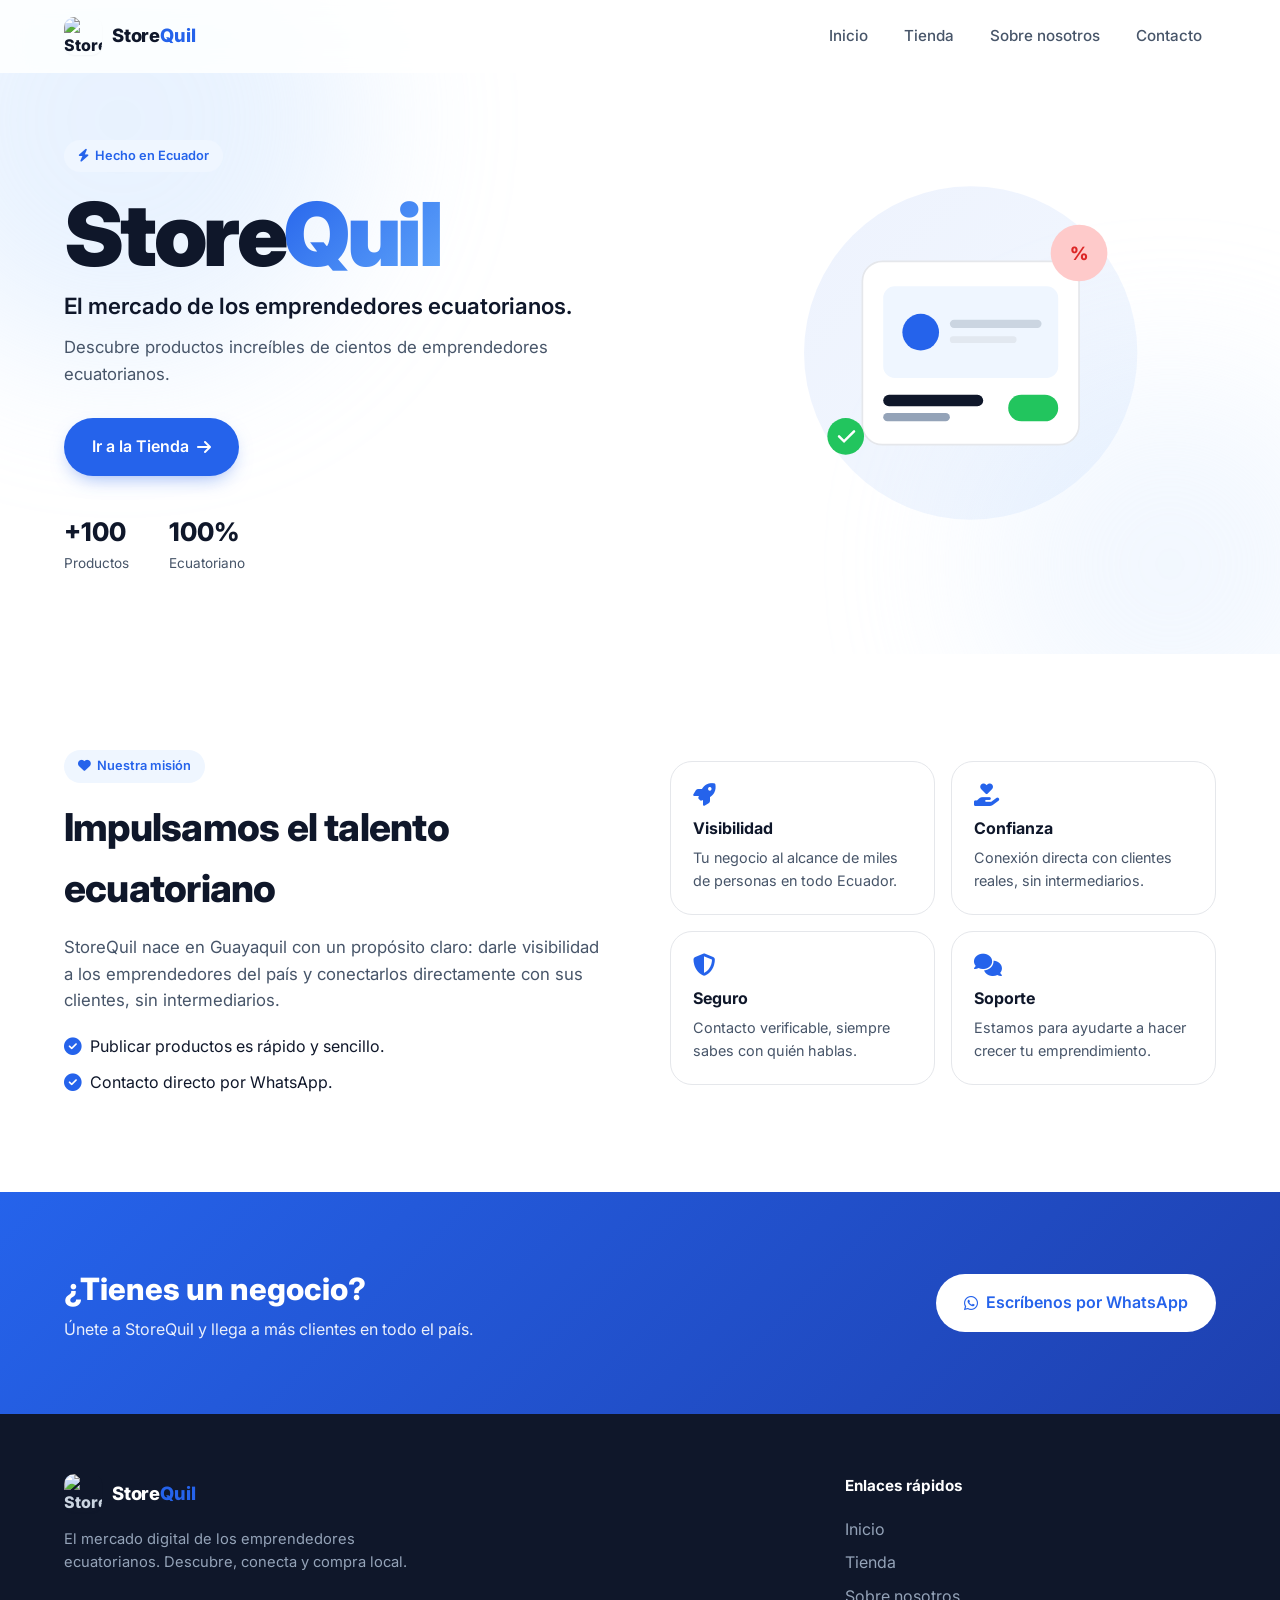
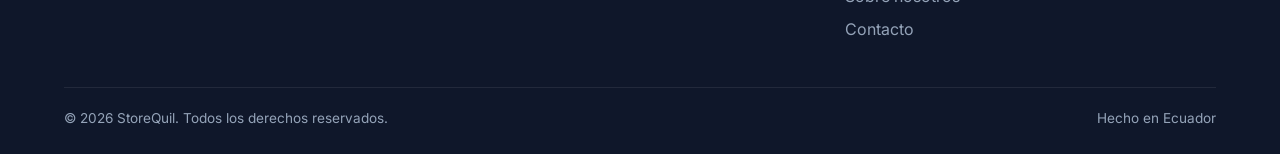
==== commit 79253547: "Update index.html" ====
--- a/index.html
+++ b/index.html
@@ -2,9 +2,12 @@
 <html lang="es">
 <head>
   <meta charset="UTF-8" />
-  <meta name="viewport" content="width=device-width, initial-scale=1.0" />
+  <meta name="viewport" content="width=device-width, initial-scale=1.0, maximum-scale=5.0, user-scalable=yes" />
   <title>StoreQuil — El mercado de los emprendedores ecuatorianos</title>
   <meta name="description" content="StoreQuil es el mercado digital de los emprendedores ecuatorianos. Descubre productos únicos de cientos de negocios locales y contáctalos directamente por WhatsApp." />
+  <meta name="theme-color" content="#2563EB" />
+  <meta name="apple-mobile-web-app-capable" content="yes" />
+  <meta name="apple-mobile-web-app-status-bar-style" content="black-translucent" />
   
   <link rel="icon" type="image/svg+xml" href="data:image/svg+xml,%3Csvg xmlns='http://www.w3.org/2000/svg' viewBox='0 0 100 100'%3E%3Crect width='100' height='100' rx='22' fill='%232563EB'/%3E%3Ctext x='50' y='68' font-family='system-ui,sans-serif' font-size='58' font-weight='800' text-anchor='middle' fill='white'%3ES%3C/text%3E%3C/svg%3E" />
   <link rel="preconnect" href="https://fonts.googleapis.com" />
@@ -19,7 +22,7 @@
   <header class="navbar" id="navbar">
     <div class="container nav-inner">
       <a href="index.html" class="logo" aria-label="StoreQuil inicio">
-        <img src="https://i.pinimg.com/736x/d5/f2/1c/d5f21cb479b6d9823b26dd65dfed628e.jpg" alt="StoreQuil Logo" class="logo-img">
+        <img src="https://i.pinimg.com/736x/d5/f2/1c/d5f21cb479b6d9823b26dd65dfed628e.jpg" alt="StoreQuil Logo" class="logo-img" width="38" height="38">
         <span class="logo-text">Store<span>Quil</span></span>
       </a>
 
@@ -30,114 +33,114 @@
         <a href="#contacto" class="nav-link">Contacto</a>
       </nav>
 
-      <button class="nav-toggle" id="navToggle" aria-label="Abrir menú" aria-expanded="false">
+      <button class="nav-toggle" id="navToggle" aria-label="Abrir menú de navegación" aria-expanded="false">
         <span></span><span></span><span></span>
       </button>
     </div>
   </header>
 
   <!-- ========== HERO ========== -->
-  <section class="hero" id="inicio">
-    <div class="hero-bg" aria-hidden="true">
-      <div class="blob blob-1"></div>
-      <div class="blob blob-2"></div>
-    </div>
+  <main>
+    <section class="hero" id="inicio">
+      <div class="hero-bg" aria-hidden="true">
+        <div class="blob blob-1"></div>
+        <div class="blob blob-2"></div>
+      </div>
 
-    <div class="container hero-inner">
-      <div class="hero-content reveal">
-        <span class="pill"><i class="fa-solid fa-bolt"></i> Hecho en Ecuador</span>
-        <h1 class="hero-title">Store<span class="grad">Quil</span></h1>
-        <p class="hero-subtitle">El mercado de los emprendedores ecuatorianos.</p>
-        <p class="hero-text">Descubre productos increíbles de cientos de emprendedores ecuatorianos.</p>
+      <div class="container hero-inner">
+        <div class="hero-content reveal">
+          <span class="pill"><i class="fa-solid fa-bolt"></i> Hecho en Ecuador</span>
+          <h1 class="hero-title">Store<span class="grad">Quil</span></h1>
+          <p class="hero-subtitle">El mercado de los emprendedores ecuatorianos.</p>
+          <p class="hero-text">Descubre productos increíbles de cientos de emprendedores ecuatorianos.</p>
 
-        <a href="tienda.html" class="btn btn-primary btn-lg" style="margin-top: 10px; display: inline-flex; font-size: 1.1rem; padding: 16px 32px;">
-          Ir a la Tienda <i class="fa-solid fa-arrow-right" style="margin-left: 8px;"></i>
-        </a>
+          <a href="tienda.html" class="btn btn-primary btn-lg">
+            Ir a la Tienda <i class="fa-solid fa-arrow-right"></i>
+          </a>
 
-        <div class="hero-stats">
-          <div><strong id="homeProductCount">...</strong><span>Productos</span></div>
-          <div><strong>100%</strong><span>Ecuatoriano</span></div>
+          <div class="hero-stats">
+            <div><strong id="homeProductCount">...</strong><span>Productos</span></div>
+            <div><strong>100%</strong><span>Ecuatoriano</span></div>
+          </div>
+        </div>
+
+        <div class="hero-art reveal" aria-hidden="true">
+          <svg viewBox="0 0 480 480" xmlns="http://www.w3.org/2000/svg">
+            <defs>
+              <linearGradient id="g1" x1="0" x2="1" y1="0" y2="1">
+                <stop offset="0" stop-color="#2563EB"/>
+                <stop offset="1" stop-color="#60A5FA"/>
+              </linearGradient>
+            </defs>
+            <circle cx="240" cy="240" r="200" fill="url(#g1)" opacity=".08"/>
+            <rect x="110" y="130" width="260" height="220" rx="24" fill="white" stroke="#E5E7EB" stroke-width="2"/>
+            <rect x="135" y="160" width="210" height="110" rx="14" fill="#EFF6FF"/>
+            <circle cx="180" cy="215" r="22" fill="#2563EB"/>
+            <rect x="215" y="200" width="110" height="10" rx="5" fill="#CBD5E1"/>
+            <rect x="215" y="220" width="80" height="8" rx="4" fill="#E2E8F0"/>
+            <rect x="135" y="290" width="120" height="14" rx="7" fill="#0F172A"/>
+            <rect x="135" y="312" width="80" height="10" rx="5" fill="#94A3B8"/>
+            <rect x="285" y="290" width="60" height="32" rx="16" fill="#22C55E"/>
+            <circle cx="370" cy="120" r="34" fill="#FECACA"/>
+            <text x="370" y="128" text-anchor="middle" font-size="22" font-weight="800" fill="#DC2626">%</text>
+            <circle cx="90" cy="340" r="22" fill="#22C55E"/>
+            <path d="M82 340l6 6 12-12" stroke="white" stroke-width="3" fill="none" stroke-linecap="round"/>
+          </svg>
         </div>
       </div>
+    </section>
 
-      <div class="hero-art reveal" aria-hidden="true">
-        <svg viewBox="0 0 480 480" xmlns="http://www.w3.org/2000/svg">
-          <defs>
-            <linearGradient id="g1" x1="0" x2="1" y1="0" y2="1">
-              <stop offset="0" stop-color="#2563EB"/>
-              <stop offset="1" stop-color="#60A5FA"/>
-            </linearGradient>
-          </defs>
-          <circle cx="240" cy="240" r="200" fill="url(#g1)" opacity=".08"/>
-          <rect x="110" y="130" width="260" height="220" rx="24" fill="white" stroke="#E5E7EB" stroke-width="2"/>
-          <rect x="135" y="160" width="210" height="110" rx="14" fill="#EFF6FF"/>
-          <circle cx="180" cy="215" r="22" fill="#2563EB"/>
-          <rect x="215" y="200" width="110" height="10" rx="5" fill="#CBD5E1"/>
-          <rect x="215" y="220" width="80" height="8" rx="4" fill="#E2E8F0"/>
-          <rect x="135" y="290" width="120" height="14" rx="7" fill="#0F172A"/>
-          <rect x="135" y="312" width="80" height="10" rx="5" fill="#94A3B8"/>
-          <rect x="285" y="290" width="60" height="32" rx="16" fill="#22C55E"/>
-          <circle cx="370" cy="120" r="34" fill="#FECACA"/>
-          <text x="370" y="128" text-anchor="middle" font-size="22" font-weight="800" fill="#DC2626">%</text>
-          <circle cx="90" cy="340" r="22" fill="#22C55E"/>
-          <path d="M82 340l6 6 12-12" stroke="white" stroke-width="3" fill="none" stroke-linecap="round"/>
-        </svg>
-      </div>
-    </div>
-  </section>
+    <!-- ========== SOBRE NOSOTROS ========== -->
+    <section class="section" id="sobre">
+      <div class="container about-grid">
+        <div class="reveal">
+          <span class="pill"><i class="fa-solid fa-heart"></i> Nuestra misión</span>
+          <h2>Impulsamos el talento ecuatoriano</h2>
+          <p class="lead">StoreQuil nace en Guayaquil con un propósito claro: darle visibilidad a los emprendedores del país y conectarlos directamente con sus clientes, sin intermediarios.</p>
+          <ul class="check-list">
+            <li><i class="fa-solid fa-circle-check"></i> Publicar productos es rápido y sencillo.</li>
+            <li><i class="fa-solid fa-circle-check"></i> Contacto directo por WhatsApp.</li>
+          </ul>
+        </div>
 
-  <!-- ========== SOBRE NOSOTROS ========== -->
-  <section class="section" id="sobre">
-    <div class="container about-grid">
-      <!-- Columna 1: Texto -->
-      <div class="reveal">
-        <span class="pill"><i class="fa-solid fa-heart"></i> Nuestra misión</span>
-        <h2>Impulsamos el talento ecuatoriano</h2>
-        <p class="lead">StoreQuil nace en Guayaquil con un propósito claro: darle visibilidad a los emprendedores del país y conectarlos directamente con sus clientes, sin intermediarios.</p>
-        <ul class="check-list">
-          <li><i class="fa-solid fa-circle-check"></i> Publicar productos es rápido y sencillo.</li>
-          <li><i class="fa-solid fa-circle-check"></i> Contacto directo por WhatsApp.</li>
-        </ul>
-      </div>
-
-      <!-- Columna 2: Tarjetas -->
-      <div class="about-cards reveal">
-        <div class="mini-card">
-          <i class="fa-solid fa-rocket"></i>
-          <h4>Visibilidad</h4>
-          <p>Tu negocio al alcance de miles de personas en todo Ecuador.</p>
-        </div>
-        <div class="mini-card">
-          <i class="fa-solid fa-hand-holding-heart"></i>
-          <h4>Confianza</h4>
-          <p>Conexión directa con clientes reales, sin intermediarios.</p>
-        </div>
-        <div class="mini-card">
-          <i class="fa-solid fa-shield-halved"></i>
-          <h4>Seguro</h4>
-          <p>Contacto verificable, siempre sabes con quién hablas.</p>
-        </div>
-        <div class="mini-card">
-          <i class="fa-solid fa-comments"></i>
-          <h4>Soporte</h4>
-          <p>Estamos para ayudarte a hacer crecer tu emprendimiento.</p>
+        <div class="about-cards reveal">
+          <div class="mini-card">
+            <i class="fa-solid fa-rocket"></i>
+            <h4>Visibilidad</h4>
+            <p>Tu negocio al alcance de miles de personas en todo Ecuador.</p>
+          </div>
+          <div class="mini-card">
+            <i class="fa-solid fa-hand-holding-heart"></i>
+            <h4>Confianza</h4>
+            <p>Conexión directa con clientes reales, sin intermediarios.</p>
+          </div>
+          <div class="mini-card">
+            <i class="fa-solid fa-shield-halved"></i>
+            <h4>Seguro</h4>
+            <p>Contacto verificable, siempre sabes con quién hablas.</p>
+          </div>
+          <div class="mini-card">
+            <i class="fa-solid fa-comments"></i>
+            <h4>Soporte</h4>
+            <p>Estamos para ayudarte a hacer crecer tu emprendimiento.</p>
+          </div>
         </div>
       </div>
-    </div>
-  </section>
+    </section>
 
-  <!-- ========== CTA BANNER ========== -->
-  <section class="cta-banner" id="contacto">
-    <div class="container cta-inner reveal">
-      <div>
-        <h2>¿Tienes un negocio?</h2>
-        <p>Únete a StoreQuil y llega a más clientes en todo el país.</p>
+    <!-- ========== CTA BANNER ========== -->
+    <section class="cta-banner" id="contacto">
+      <div class="container cta-inner reveal">
+        <div>
+          <h2>¿Tienes un negocio?</h2>
+          <p>Únete a StoreQuil y llega a más clientes en todo el país.</p>
+        </div>
+        <a href="https://wa.me/593983492427" target="_blank" rel="noopener" class="btn btn-primary btn-lg">
+          <i class="fa-brands fa-whatsapp"></i> Escríbenos por WhatsApp
+        </a>
       </div>
-      <a href="https://wa.me/593983492427" target="_blank" rel="noopener" class="btn btn-primary btn-lg">
-        <i class="fa-brands fa-whatsapp"></i> Escríbenos por WhatsApp
-      </a>
-    </div>
-  </section>
+    </section>
+  </main>
 
   <!-- ========== FOOTER ========== -->
   <footer class="footer">
@@ -145,7 +148,7 @@
       <div class="footer-inner">
         <div>
           <div class="logo">
-            <img src="https://i.pinimg.com/736x/d5/f2/1c/d5f21cb479b6d9823b26dd65dfed628e.jpg" alt="StoreQuil Logo" class="logo-img">
+            <img src="https://i.pinimg.com/736x/d5/f2/1c/d5f21cb479b6d9823b26dd65dfed628e.jpg" alt="StoreQuil Logo" class="logo-img" width="38" height="38" loading="lazy">
             <span class="logo-text">Store<span>Quil</span></span>
           </div>
           <p class="muted">El mercado digital de los emprendedores ecuatorianos. Descubre, conecta y compra local.</p>
--- a/style.css
+++ b/style.css
@@ -1,5 +1,5 @@
 /* =========================================================
-   StoreQuil — Hoja de estilos principal
+   StoreQuil — Hoja de estilos principal (FULL RESPONSIVE)
    ========================================================= */
 
 /* ---------- Tokens ---------- */
@@ -32,15 +32,16 @@
 *::before,
 *::after {
   box-sizing: border-box;
-}
-* {
   margin: 0;
   padding: 0;
 }
+
 html {
   scroll-behavior: smooth;
   -webkit-text-size-adjust: 100%;
-}
+  font-size: 16px;
+}
+
 body {
   font-family: 'Inter', system-ui, -apple-system, Segoe UI, Roboto, sans-serif;
   color: var(--text);
@@ -49,14 +50,18 @@
   -webkit-font-smoothing: antialiased;
   overflow-x: hidden;
 }
+
 img {
   max-width: 100%;
+  height: auto;
   display: block;
 }
+
 a {
   color: inherit;
   text-decoration: none;
 }
+
 button {
   font: inherit;
   cursor: pointer;
@@ -64,6 +69,7 @@
   background: none;
   color: inherit;
 }
+
 input,
 select,
 textarea {
@@ -76,13 +82,17 @@
   max-width: var(--container);
   margin: 0 auto;
   padding: 0 24px;
-}
+  width: 100%;
+}
+
 .section {
   padding: 96px 0;
 }
+
 .section-muted {
   background: var(--bg-soft);
 }
+
 .hidden {
   display: none !important;
 }
@@ -92,11 +102,13 @@
   max-width: 640px;
   margin: 0 auto 56px;
 }
+
 .section-head h2 {
   font-size: clamp(1.75rem, 3vw, 2.4rem);
   font-weight: 800;
   letter-spacing: -0.02em;
 }
+
 .section-head p {
   color: var(--text-soft);
   margin-top: 10px;
@@ -107,26 +119,30 @@
 .btn {
   display: inline-flex;
   align-items: center;
+  justify-content: center;
   gap: 8px;
   padding: 12px 22px;
   border-radius: var(--radius-pill);
   font-weight: 600;
   font-size: 0.95rem;
-  transition: transform var(--transition), box-shadow var(--transition),
-    background var(--transition);
+  transition: all var(--transition);
   position: relative;
   overflow: hidden;
   white-space: nowrap;
-}
+  text-align: center;
+}
+
 .btn-primary {
   background: var(--primary);
   color: #fff;
   box-shadow: 0 8px 20px -8px rgba(37, 99, 235, 0.55);
 }
+
 .btn-primary:hover {
   background: var(--primary-600);
   transform: translateY(-2px);
 }
+
 .btn-whatsapp {
   background: var(--whatsapp);
   color: #fff;
@@ -134,14 +150,17 @@
   justify-content: center;
   padding: 12px;
 }
+
 .btn-whatsapp:hover {
   background: var(--whatsapp-600);
   transform: translateY(-1px);
 }
+
 .btn-ghost {
   background: transparent;
   color: var(--text);
 }
+
 .btn-lg {
   padding: 16px 28px;
   font-size: 1rem;
@@ -161,6 +180,7 @@
   transition: transform 0.6s ease, opacity 0.6s ease;
   pointer-events: none;
 }
+
 .btn:active::after {
   transform: scale(2);
   opacity: 1;
@@ -186,17 +206,19 @@
   top: 0;
   left: 0;
   right: 0;
-  z-index: 50;
+  z-index: 1000;
   background: rgba(255, 255, 255, 0.85);
   backdrop-filter: saturate(180%) blur(14px);
   -webkit-backdrop-filter: saturate(180%) blur(14px);
   border-bottom: 1px solid transparent;
-  transition: border-color var(--transition), box-shadow var(--transition);
-}
+  transition: all var(--transition);
+}
+
 .navbar.scrolled {
   border-bottom-color: var(--border);
   box-shadow: var(--shadow-sm);
 }
+
 .nav-inner {
   display: flex;
   align-items: center;
@@ -209,7 +231,9 @@
   align-items: center;
   gap: 10px;
   font-weight: 800;
-}
+  flex-shrink: 0;
+}
+
 .logo-img {
   width: 38px;
   height: 38px;
@@ -217,10 +241,12 @@
   object-fit: cover;
   box-shadow: var(--shadow-sm);
 }
+
 .logo-text {
   font-size: 1.15rem;
   letter-spacing: -0.01em;
 }
+
 .logo-text span {
   color: var(--primary);
 }
@@ -230,13 +256,16 @@
   align-items: center;
   gap: 8px;
 }
+
 .nav-link {
   padding: 8px 14px;
   border-radius: var(--radius-pill);
   font-weight: 500;
   color: var(--text-soft);
-  transition: color var(--transition), background var(--transition);
-}
+  transition: all var(--transition);
+  font-size: 0.95rem;
+}
+
 .nav-link:hover {
   color: var(--text);
   background: var(--bg-muted);
@@ -247,20 +276,25 @@
   flex-direction: column;
   gap: 5px;
   padding: 8px;
-}
+  z-index: 1001;
+}
+
 .nav-toggle span {
   width: 24px;
   height: 2px;
   background: var(--text);
   border-radius: 2px;
-  transition: transform var(--transition), opacity var(--transition);
-}
+  transition: all var(--transition);
+}
+
 .nav-toggle.active span:nth-child(1) {
   transform: translateY(7px) rotate(45deg);
 }
+
 .nav-toggle.active span:nth-child(2) {
   opacity: 0;
 }
+
 .nav-toggle.active span:nth-child(3) {
   transform: translateY(-7px) rotate(-45deg);
 }
@@ -271,17 +305,20 @@
   padding: 140px 0 80px;
   overflow: hidden;
 }
+
 .hero-bg {
   position: absolute;
   inset: 0;
   pointer-events: none;
 }
+
 .blob {
   position: absolute;
   border-radius: 50%;
   filter: blur(80px);
   opacity: 0.35;
 }
+
 .blob-1 {
   width: 480px;
   height: 480px;
@@ -289,6 +326,7 @@
   top: -120px;
   left: -120px;
 }
+
 .blob-2 {
   width: 380px;
   height: 380px;
@@ -304,6 +342,7 @@
   gap: 60px;
   align-items: center;
 }
+
 .hero-title {
   font-size: clamp(3rem, 7vw, 5.5rem);
   line-height: 1;
@@ -311,75 +350,56 @@
   letter-spacing: -0.04em;
   margin: 18px 0 10px;
 }
+
 .grad {
   background: linear-gradient(135deg, var(--primary), #60a5fa);
   -webkit-background-clip: text;
   background-clip: text;
   color: transparent;
 }
+
 .hero-subtitle {
   font-size: clamp(1.1rem, 1.8vw, 1.4rem);
   font-weight: 600;
   color: var(--text);
 }
+
 .hero-text {
   color: var(--text-soft);
   margin: 10px 0 30px;
-  font-size: 1.05rem;
+  font-size: clamp(0.95rem, 1.5vw, 1.05rem);
   max-width: 520px;
-}
-
-.search-hero {
-  display: flex;
-  align-items: center;
-  gap: 8px;
-  background: #fff;
-  border: 1px solid var(--border);
-  border-radius: var(--radius-pill);
-  padding: 8px 8px 8px 22px;
-  box-shadow: var(--shadow);
-  max-width: 560px;
-  transition: box-shadow var(--transition), transform var(--transition);
-}
-.search-hero:focus-within {
-  box-shadow: var(--shadow-lg);
-  transform: translateY(-2px);
-}
-.search-hero i {
-  color: var(--text-muted);
-}
-.search-hero input {
-  flex: 1;
-  padding: 14px 8px;
-  background: transparent;
-  border: 0;
-  outline: 0;
-  font-size: 1rem;
-  min-width: 0;
 }
 
 .hero-stats {
   display: flex;
-  gap: 40px;
+  gap: clamp(24px, 4vw, 40px);
   margin-top: 36px;
-}
+  flex-wrap: wrap;
+}
+
 .hero-stats div {
   display: flex;
   flex-direction: column;
 }
+
 .hero-stats strong {
-  font-size: 1.6rem;
+  font-size: clamp(1.2rem, 2vw, 1.6rem);
   font-weight: 800;
 }
+
 .hero-stats span {
   color: var(--text-soft);
   font-size: 0.85rem;
 }
+
 .hero-art svg {
   width: 100%;
   height: auto;
+  max-height: 400px;
   animation: float 6s ease-in-out infinite;
 }
+
 @keyframes float {
   0%,
   100% {
@@ -393,9 +413,10 @@
 /* ---------- Categorías ---------- */
 .categories-grid {
   display: grid;
-  grid-template-columns: repeat(auto-fill, minmax(170px, 1fr));
+  grid-template-columns: repeat(auto-fill, minmax(150px, 1fr));
   gap: 16px;
 }
+
 .category-card {
   background: #fff;
   border: 1px solid var(--border);
@@ -403,23 +424,26 @@
   padding: 24px 16px;
   text-align: center;
   cursor: pointer;
-  transition: transform var(--transition), box-shadow var(--transition),
-    border-color var(--transition);
-}
+  transition: all var(--transition);
+}
+
 .category-card:hover {
   transform: translateY(-6px);
   box-shadow: var(--shadow);
   border-color: transparent;
 }
+
 .category-card.active {
   border-color: var(--primary);
   background: var(--primary-50);
 }
+
 .category-card .emoji {
   font-size: 2.2rem;
   display: block;
   margin-bottom: 10px;
 }
+
 .category-card .name {
   font-weight: 600;
   font-size: 0.95rem;
@@ -438,11 +462,14 @@
   margin-bottom: 32px;
   box-shadow: var(--shadow-sm);
 }
+
 .filter-group {
   display: flex;
   flex-direction: column;
   gap: 4px;
-}
+  min-width: 150px;
+}
+
 .filter-group label {
   font-size: 0.75rem;
   color: var(--text-soft);
@@ -450,6 +477,7 @@
   text-transform: uppercase;
   letter-spacing: 0.04em;
 }
+
 .filter-group select {
   border: 1px solid var(--border);
   border-radius: 10px;
@@ -457,7 +485,9 @@
   background: var(--bg-soft);
   cursor: pointer;
   transition: border-color var(--transition);
-}
+  width: 100%;
+}
+
 .filter-group select:focus {
   outline: 0;
   border-color: var(--primary);
@@ -470,12 +500,15 @@
   cursor: pointer;
   font-weight: 500;
   font-size: 0.9rem;
-}
+  white-space: nowrap;
+}
+
 .switch input {
   position: absolute;
   opacity: 0;
   pointer-events: none;
 }
+
 .switch .slider {
   width: 40px;
   height: 22px;
@@ -484,6 +517,7 @@
   position: relative;
   transition: background var(--transition);
 }
+
 .switch .slider::after {
   content: '';
   position: absolute;
@@ -496,9 +530,11 @@
   box-shadow: var(--shadow-sm);
   transition: transform var(--transition);
 }
+
 .switch input:checked ~ .slider {
   background: var(--primary);
 }
+
 .switch input:checked ~ .slider::after {
   transform: translateX(18px);
 }
@@ -510,12 +546,53 @@
   font-weight: 500;
 }
 
+/* ---------- Search Bar Tienda ---------- */
+.search-bar-tienda {
+  display: flex;
+  align-items: center;
+  gap: 10px;
+  background: #fff;
+  border: 1px solid var(--border);
+  border-radius: var(--radius-pill);
+  padding: 12px 18px;
+  flex: 1;
+  min-width: 200px;
+  box-shadow: var(--shadow-sm);
+  transition: all var(--transition);
+}
+
+.search-bar-tienda:focus-within {
+  box-shadow: var(--shadow);
+  border-color: var(--primary);
+}
+
+.search-bar-tienda i {
+  color: var(--text-muted);
+  font-size: 1.1rem;
+}
+
+.search-bar-tienda input {
+  flex: 1;
+  border: none;
+  background: transparent;
+  outline: none;
+  font-size: 1rem;
+  color: var(--text);
+  width: 100%;
+  min-width: 0;
+}
+
+.search-bar-tienda input::placeholder {
+  color: var(--text-muted);
+}
+
 /* ---------- Product Cards ---------- */
 .products-grid {
   display: grid;
   grid-template-columns: repeat(auto-fill, minmax(260px, 1fr));
   gap: 24px;
 }
+
 .product-card {
   background: #fff;
   border: 1px solid var(--border);
@@ -523,13 +600,15 @@
   overflow: hidden;
   display: flex;
   flex-direction: column;
-  transition: transform var(--transition), box-shadow var(--transition);
+  transition: all var(--transition);
   animation: cardIn 0.5s ease both;
 }
+
 .product-card:hover {
   transform: translateY(-6px);
   box-shadow: var(--shadow-lg);
 }
+
 @keyframes cardIn {
   from {
     opacity: 0;
@@ -547,15 +626,18 @@
   background: var(--bg-muted);
   overflow: hidden;
 }
+
 .product-image img {
   width: 100%;
   height: 100%;
   object-fit: cover;
   transition: transform 0.6s ease;
 }
+
 .product-card:hover .product-image img {
   transform: scale(1.06);
 }
+
 .offer-badge {
   position: absolute;
   top: 12px;
@@ -567,7 +649,9 @@
   font-size: 0.75rem;
   font-weight: 700;
   box-shadow: 0 6px 16px -6px rgba(239, 68, 68, 0.6);
-}
+  z-index: 2;
+}
+
 .category-badge {
   position: absolute;
   top: 12px;
@@ -579,7 +663,9 @@
   font-size: 0.72rem;
   font-weight: 600;
   backdrop-filter: blur(6px);
-}
+  z-index: 2;
+}
+
 .product-body {
   padding: 18px;
   display: flex;
@@ -587,6 +673,7 @@
   gap: 8px;
   flex: 1;
 }
+
 .product-business {
   font-size: 0.78rem;
   color: var(--primary);
@@ -594,11 +681,13 @@
   text-transform: uppercase;
   letter-spacing: 0.04em;
 }
+
 .product-name {
   font-size: 1.05rem;
   font-weight: 700;
   line-height: 1.3;
 }
+
 .product-desc {
   color: var(--text-soft);
   font-size: 0.88rem;
@@ -608,17 +697,20 @@
   -webkit-box-orient: vertical;
   overflow: hidden;
 }
+
 .product-price {
   font-size: 1.35rem;
   font-weight: 800;
   color: var(--text);
   margin-top: 6px;
 }
+
 .product-price small {
   color: var(--text-muted);
   font-weight: 600;
   font-size: 0.8rem;
 }
+
 .product-foot {
   padding: 0 18px 18px;
 }
@@ -631,6 +723,7 @@
   overflow: hidden;
   position: relative;
 }
+
 .skeleton-card::after {
   content: '';
   position: absolute;
@@ -643,6 +736,7 @@
   );
   animation: shimmer 1.4s infinite;
 }
+
 @keyframes shimmer {
   0% {
     transform: translateX(-100%);
@@ -657,11 +751,13 @@
   padding: 60px 20px;
   color: var(--text-soft);
 }
+
 .empty-state i {
   font-size: 3rem;
   color: var(--text-muted);
   margin-bottom: 16px;
 }
+
 .empty-state h3 {
   font-weight: 700;
   color: var(--text);
@@ -672,28 +768,38 @@
 .about-grid {
   display: grid;
   grid-template-columns: 1fr 1fr;
-  gap: 60px;
+  gap: clamp(30px, 5vw, 60px);
   align-items: center;
 }
+
 .about-grid h2 {
   font-size: clamp(1.75rem, 3vw, 2.4rem);
   font-weight: 800;
   letter-spacing: -0.02em;
-  margin: 14px 0 14px;
-}
+  margin: 14px 0;
+}
+
 .lead {
   color: var(--text-soft);
-  font-size: 1.05rem;
+  font-size: clamp(0.95rem, 1.5vw, 1.05rem);
   margin-bottom: 20px;
 }
+
 .check-list {
   list-style: none;
   display: grid;
   gap: 10px;
 }
+
+.check-list li {
+  display: flex;
+  align-items: center;
+}
+
 .check-list i {
   color: var(--primary);
   margin-right: 8px;
+  font-size: 1.1rem;
 }
 
 .about-cards {
@@ -701,27 +807,33 @@
   grid-template-columns: 1fr 1fr;
   gap: 16px;
 }
+
 .mini-card {
   background: #fff;
   border: 1px solid var(--border);
   border-radius: var(--radius-lg);
   padding: 22px;
-  transition: transform var(--transition), box-shadow var(--transition);
-}
+  transition: all var(--transition);
+}
+
 .mini-card:hover {
   transform: translateY(-4px);
   box-shadow: var(--shadow);
 }
+
 .mini-card i {
   color: var(--primary);
   font-size: 1.4rem;
   margin-bottom: 10px;
   display: block;
 }
+
 .mini-card h4 {
   font-weight: 700;
   margin-bottom: 4px;
-}
+  font-size: 1rem;
+}
+
 .mini-card p {
   font-size: 0.9rem;
   color: var(--text-soft);
@@ -733,6 +845,7 @@
   color: #fff;
   padding: 72px 0;
 }
+
 .cta-inner {
   display: flex;
   align-items: center;
@@ -740,19 +853,23 @@
   gap: 24px;
   flex-wrap: wrap;
 }
+
 .cta-inner h2 {
   font-size: clamp(1.5rem, 2.4vw, 2rem);
   font-weight: 800;
 }
+
 .cta-inner p {
   opacity: 0.9;
   margin-top: 4px;
 }
+
 .cta-banner .btn-primary {
   background: #fff;
   color: var(--primary);
   box-shadow: none;
 }
+
 .cta-banner .btn-primary:hover {
   background: #f1f5f9;
 }
@@ -763,36 +880,43 @@
   color: #cbd5e1;
   padding: 60px 0 24px;
 }
+
 .footer .logo-text {
   color: #fff;
 }
+
 .footer-inner {
   display: grid;
   grid-template-columns: 2fr 1fr;
   gap: 40px;
   padding-bottom: 40px;
 }
+
 .footer .muted {
   color: #94a3b8;
   margin-top: 12px;
   font-size: 0.92rem;
   max-width: 360px;
 }
+
 .footer h5 {
   color: #fff;
   margin-bottom: 14px;
   font-size: 0.95rem;
   font-weight: 700;
 }
+
 .footer a {
   display: block;
   padding: 4px 0;
   color: #94a3b8;
   transition: color var(--transition);
 }
+
 .footer a:hover {
   color: #fff;
 }
+
 .footer-bottom {
   display: flex;
   justify-content: space-between;
@@ -810,136 +934,140 @@
   transform: translateY(24px);
   transition: opacity 0.7s ease, transform 0.7s ease;
 }
+
 .reveal.visible {
   opacity: 1;
   transform: translateY(0);
 }
 
 /* =========================================================
-   NUEVOS ESTILOS: BARRA DE BÚSQUEDA EN TIENDA
+   RESPONSIVE DESIGN - TABLET
    ========================================================= */
-
-.search-bar-tienda {
-  display: flex;
-  align-items: center;
-  gap: 10px;
-  background: #fff;
-  border: 1px solid var(--border);
-  border-radius: var(--radius-pill);
-  padding: 12px 18px;
-  /* CORRECCIÓN: La barra debe ser flexible, no width: 100% fijo */
-  flex: 1;
-  min-width: 200px; /* Para que no se encoja demasiado */
-  box-shadow: var(--shadow-sm);
-  transition: box-shadow var(--transition), border-color var(--transition);
-  margin-bottom: 8px;
-}
-
-.search-bar-tienda:focus-within {
-  box-shadow: var(--shadow);
-  border-color: var(--primary);
-}
-
-.search-bar-tienda i {
-  color: var(--text-muted);
-  font-size: 1.1rem;
-}
-
-.search-bar-tienda input {
-  flex: 1;
-  border: none;
-  background: transparent;
-  outline: none;
-  font-size: 1rem;
-  color: var(--text);
-  width: 100%;
-}
-
-.search-bar-tienda input::placeholder {
-  color: var(--text-muted);
-}
-
-/* ---------- Responsive ---------- */
-@media (max-width: 960px) {
+@media (max-width: 1024px) {
+  .container {
+    padding: 0 20px;
+  }
+
+  .hero {
+    padding: 120px 0 60px;
+  }
+
+  .hero-inner {
+    gap: 40px;
+  }
+
+  .section {
+    padding: 72px 0;
+  }
+
+  .about-grid {
+    gap: 40px;
+  }
+
+  .products-grid {
+    grid-template-columns: repeat(auto-fill, minmax(240px, 1fr));
+    gap: 20px;
+  }
+
+  .filters {
+    gap: 10px;
+  }
+}
+
+/* =========================================================
+   RESPONSIVE DESIGN - TABLET PEQUEÑA
+   ========================================================= */
+@media (max-width: 768px) {
+  .nav-toggle {
+    display: flex;
+  }
+
+  .nav-links {
+    position: fixed;
+    top: 0;
+    left: 0;
+    right: 0;
+    bottom: 0;
+    background: rgba(255, 255, 255, 0.98);
+    backdrop-filter: blur(10px);
+    -webkit-backdrop-filter: blur(10px);
+    flex-direction: column;
+    align-items: center;
+    justify-content: center;
+    gap: 20px;
+    transform: translateY(-100%);
+    transition: transform 0.4s cubic-bezier(0.4, 0, 0.2, 1);
+    z-index: 999;
+  }
+
+  .nav-links.open {
+    transform: translateY(0);
+  }
+
+  .nav-link {
+    font-size: 1.2rem;
+    padding: 14px 24px;
+    border-radius: 12px;
+  }
+
   .hero-inner {
     grid-template-columns: 1fr;
-  }
+    text-align: center;
+    gap: 30px;
+  }
+
+  .hero-content {
+    order: 1;
+  }
+
   .hero-art {
     display: none;
   }
+
+  .hero-text {
+    max-width: 100%;
+    margin: 10px auto 30px;
+  }
+
+  .hero-stats {
+    justify-content: center;
+  }
+
   .about-grid {
     grid-template-columns: 1fr;
-    gap: 40px;
-  }
+    gap: 30px;
+  }
+
+  .about-cards {
+    grid-template-columns: 1fr 1fr;
+  }
+
+  .cta-inner {
+    text-align: center;
+    flex-direction: column;
+    justify-content: center;
+  }
+
   .footer-inner {
     grid-template-columns: 1fr;
-  }
-}
-
-@media (max-width: 720px) {
-  .nav-toggle {
-    display: flex;
-  }
-  .nav-links {
-    position: fixed;
-    top: 72px;
-    left: 0;
-    right: 0;
-    background: #fff;
+    gap: 30px;
+    text-align: center;
+  }
+
+  .footer .muted {
+    max-width: 100%;
+  }
+
+  .footer-bottom {
     flex-direction: column;
-    align-items: stretch;
-    padding: 16px;
-    border-bottom: 1px solid var(--border);
-    transform: translateY(-110%);
-    transition: transform 0.35s ease;
-    box-shadow: var(--shadow);
-  }
-  .nav-links.open {
-    transform: translateY(0);
-  }
-  .nav-link {
-    padding: 14px 16px;
-    border-radius: 10px;
-  }
-
-  .hero {
-    padding-top: 110px;
-  }
-  .hero-stats {
-    gap: 24px;
-  }
-  .search-hero {
-    padding: 6px 6px 6px 18px;
-  }
-  .search-hero input {
-    padding: 12px 4px;
-    font-size: 0.95rem;
-  }
-  .search-hero .btn {
-    padding: 10px 16px;
-    font-size: 0.85rem;
-  }
-
-  .section {
-    padding: 64px 0;
-  }
-  .footer-inner {
-    grid-template-columns: 1fr;
-    gap: 28px;
-  }
-  .about-cards {
-    grid-template-columns: 1fr;
-  }
-}
-
-/* Ajustes Responsive Adicionales para los filtros */
-@media (max-width: 720px) {
+    text-align: center;
+  }
+
   .filters {
     flex-direction: column;
     align-items: stretch;
   }
 
-  /* CORRECCIÓN: La barra de búsqueda también debe ser fluida en móvil */
   .search-bar-tienda {
     width: 100%;
     flex: auto;
@@ -949,17 +1077,92 @@
     width: 100%;
   }
 
-  .filter-group select {
-    width: 100%;
-  }
-
-  .switch {
-    margin-top: 8px;
-  }
-
   .results-count {
     margin-left: 0;
-    margin-top: 8px;
     text-align: center;
   }
 }
+
+/* =========================================================
+   RESPONSIVE DESIGN - MÓVIL
+   ========================================================= */
+@media (max-width: 480px) {
+  .container {
+    padding: 0 16px;
+  }
+
+  .hero {
+    padding: 100px 0 40px;
+  }
+
+  .hero-title {
+    font-size: clamp(2.5rem, 8vw, 3.5rem);
+  }
+
+  .section {
+    padding: 56px 0;
+  }
+
+  .section-head {
+    margin-bottom: 40px;
+  }
+
+  .about-cards {
+    grid-template-columns: 1fr;
+  }
+
+  .categories-grid {
+    grid-template-columns: repeat(auto-fill, minmax(140px, 1fr));
+    gap: 12px;
+  }
+
+  .products-grid {
+    grid-template-columns: 1fr;
+    gap: 16px;
+  }
+
+  .btn-lg {
+    padding: 14px 24px;
+    font-size: 0.95rem;
+  }
+
+  .hero-stats {
+    gap: 20px;
+    font-size: 0.9rem;
+  }
+
+  .logo-text {
+    font-size: 1rem;
+  }
+
+  .nav-inner {
+    height: 64px;
+  }
+
+  .product-body {
+    padding: 14px;
+  }
+
+  .product-foot {
+    padding: 0 14px 14px;
+  }
+}
+
+/* =========================================================
+   ORIENTACIÓN HORIZONTAL EN MÓVIL
+   ========================================================= */
+@media (max-width: 768px) and (orientation: landscape) {
+  .hero {
+    padding: 90px 0 40px;
+    min-height: auto;
+  }
+
+  .nav-links {
+    padding: 20px;
+  }
+
+  .nav-link {
+    font-size: 1rem;
+    padding: 10px 20px;
+  }
+}
